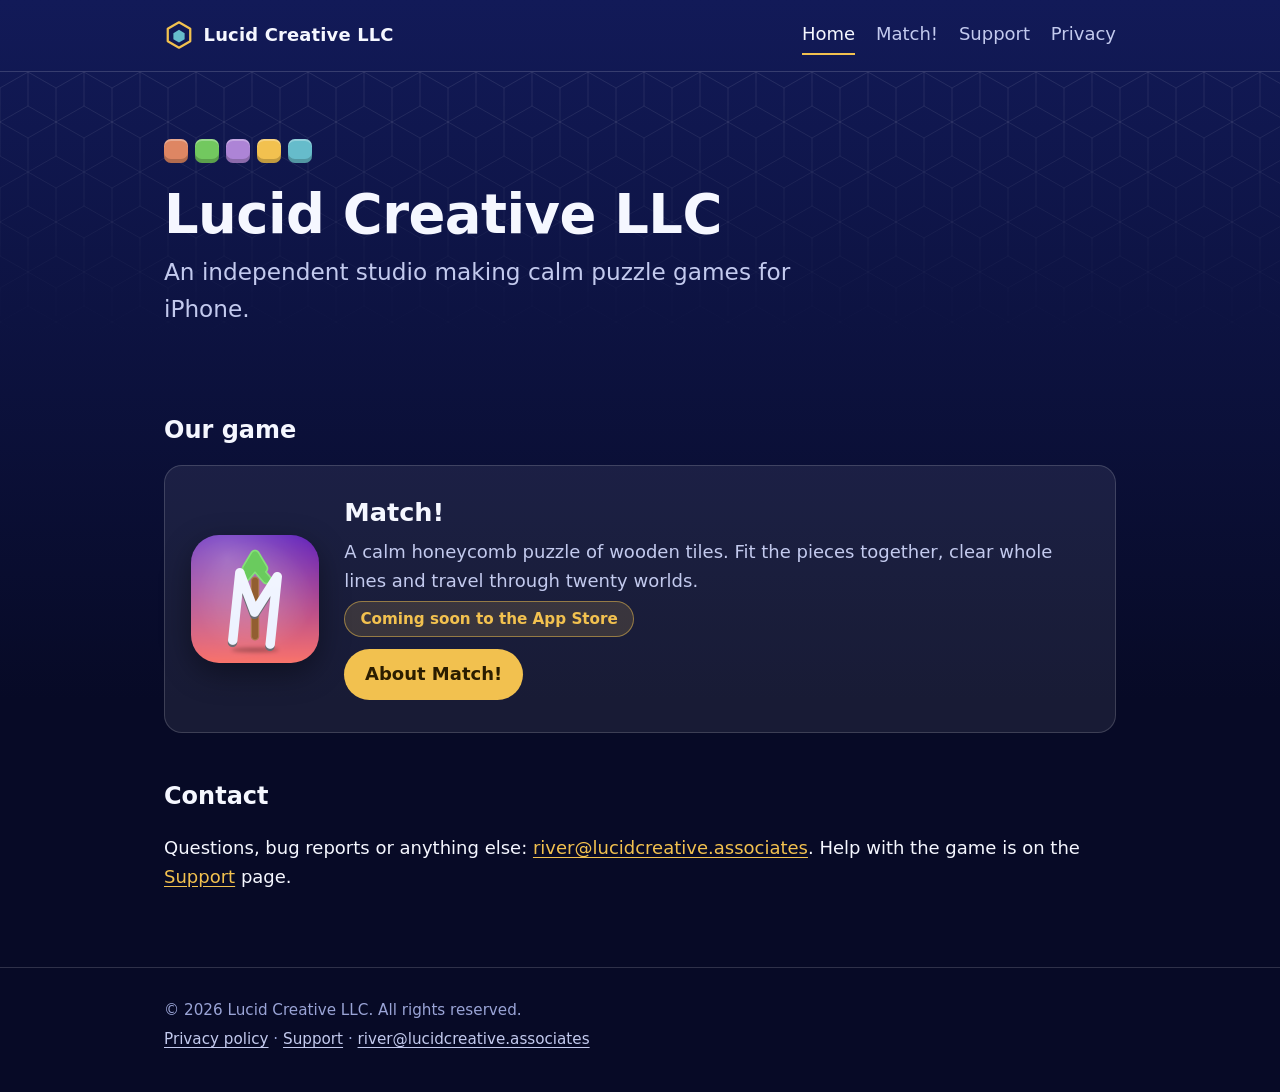
==== index.html @ 7994ba7c "First version of the Lucid Creative website" ====
<!doctype html>
<html lang="en">
<head>
<meta charset="utf-8">
<meta name="viewport" content="width=device-width, initial-scale=1">
<title>Lucid Creative LLC</title>
<meta name="description" content="Lucid Creative LLC is an independent studio making calm puzzle games for iPhone. Our first game is Match!">
<meta property="og:type" content="website">
<meta property="og:title" content="Lucid Creative LLC">
<meta property="og:description" content="An independent studio making calm puzzle games for iPhone.">
<meta property="og:image" content="https://lucidcreative.associates/match-icon.png">
<link rel="icon" href="favicon.png" type="image/png">
<link rel="apple-touch-icon" href="apple-touch-icon.png">
<link rel="stylesheet" href="site.css">
</head>
<body>
<header class="site">
  <div class="wrap">
    <a class="brand" href="index.html">
      <svg viewBox="0 0 32 32" aria-hidden="true"><path d="M16 2.5 28 9.25v13.5L16 29.5 4 22.75V9.25z" fill="none" stroke="#f2c14f" stroke-width="2.4" stroke-linejoin="round"/><path d="M16 10.5 22 14v6.5l-6 3.5-6-3.5V14z" fill="#66bccb"/></svg>
      <span>Lucid Creative LLC</span>
    </a>
    <nav class="site" aria-label="Main">
      <a href="index.html" aria-current="page">Home</a>
      <a href="match.html">Match!</a>
      <a href="support.html">Support</a>
      <a href="privacy.html">Privacy</a>
    </nav>
  </div>
</header>

<main>
  <section class="hero">
    <div class="wrap">
      <div class="tiles" aria-hidden="true"><i style="background:var(--terra)"></i><i style="background:var(--green)"></i><i style="background:var(--purple)"></i><i style="background:var(--gold)"></i><i style="background:var(--teal)"></i></div>
      <h1>Lucid Creative LLC</h1>
      <p class="lead">An independent studio making calm puzzle games for iPhone.</p>
    </div>
  </section>

  <section class="block wrap">
    <h2>Our game</h2>
    <article class="product">
      <img src="match-icon.png" width="128" height="128" alt="The Match! app icon: a white letter M in front of a small green tree">
      <div>
        <h3>Match!</h3>
        <p>A calm honeycomb puzzle of wooden tiles. Fit the pieces together, clear whole lines and travel through twenty worlds.</p>
        <p><span class="pill">Coming soon to the App Store</span></p>
        <p><a class="button" href="match.html">About Match!</a></p>
      </div>
    </article>
  </section>

  <section class="block wrap">
    <h2>Contact</h2>
    <p>Questions, bug reports or anything else: <a href="mailto:river@lucidcreative.associates">river@lucidcreative.associates</a>. Help with the game is on the <a href="support.html">Support</a> page.</p>
  </section>
</main>

<footer class="site">
  <div class="wrap">
    <p>&copy; 2026 Lucid Creative LLC. All rights reserved.</p>
    <p><a href="privacy.html">Privacy policy</a> &middot; <a href="support.html">Support</a> &middot; <a href="mailto:river@lucidcreative.associates">river@lucidcreative.associates</a></p>
  </div>
</footer>
</body>
</html>
---- site.css ----
/* site.css: the look of the Lucid Creative LLC site and the Match! pages.
   No scripts, no outside fonts, nothing that tracks. The colors come from the game: the navy of its logo and the five tile colors. */
:root {
  --bg-top: #121a58;
  --bg-bottom: #070a26;
  --ink: #f5f7ff;
  --muted: #c3caee;
  --faint: #9aa4d6;
  --card: rgba(255, 255, 255, .07);
  --line: rgba(255, 255, 255, .16);
  --terra: #de8663;
  --green: #72c85f;
  --purple: #ad84d6;
  --gold: #f2c14f;
  --teal: #66bccb;
  --radius: 18px;
  color-scheme: dark;
}

* { box-sizing: border-box; }
html { -webkit-text-size-adjust: 100%; }

body {
  margin: 0;
  min-height: 100vh;
  display: flex;
  flex-direction: column;
  color: var(--ink);
  background: var(--bg-bottom) linear-gradient(180deg, var(--bg-top) 0, var(--bg-bottom) 700px) no-repeat;
  font: 18px/1.6 ui-rounded, "SF Pro Rounded", -apple-system, BlinkMacSystemFont, "Segoe UI", Roboto, system-ui, sans-serif;
}

a { color: var(--gold); text-underline-offset: .18em; }
a:hover { color: #ffd978; }
:focus-visible { outline: 3px solid var(--teal); outline-offset: 3px; border-radius: 6px; }
img { max-width: 100%; height: auto; }
main { flex: 1; }
.wrap { width: 100%; max-width: 62rem; margin: 0 auto; padding: 0 1.25rem; }
.sr-only { position: absolute; width: 1px; height: 1px; overflow: hidden; clip: rect(0 0 0 0); white-space: nowrap; }

/* Header and menu */
header.site { padding: 1rem 0; border-bottom: 1px solid var(--line); }
header.site .wrap { display: flex; flex-wrap: wrap; align-items: center; justify-content: space-between; gap: .6rem 1.5rem; }
.brand { display: inline-flex; align-items: center; gap: .6rem; color: var(--ink); text-decoration: none; font-weight: 700; font-size: 1.12rem; letter-spacing: .01em; }
.brand svg { width: 30px; height: 30px; flex: none; }
nav.site { display: flex; flex-wrap: wrap; gap: .1rem 1.3rem; }
nav.site a { color: var(--muted); text-decoration: none; padding: .25rem 0; border-bottom: 2px solid transparent; }
nav.site a:hover, nav.site a[aria-current="page"] { color: var(--ink); border-bottom-color: var(--gold); }

/* Top of a page: a faint honeycomb that fades out, and a row of tiles */
.hero { position: relative; padding: 4.2rem 0 3rem; }
.hero::before {
  content: "";
  position: absolute;
  inset: 0;
  background-image: url("data:image/svg+xml,%3Csvg xmlns='http://www.w3.org/2000/svg' width='56' height='100'%3E%3Cpath d='M28 66L0 50L0 16L28 0L56 16L56 50L28 66L28 100' fill='none' stroke='%23ffffff' stroke-opacity='.09'/%3E%3Cpath d='M28 0L28 34L0 50L0 84L28 100L56 84L56 50L28 34' fill='none' stroke='%23ffffff' stroke-opacity='.09'/%3E%3C/svg%3E");
  -webkit-mask-image: linear-gradient(180deg, #000 0, transparent 92%);
  mask-image: linear-gradient(180deg, #000 0, transparent 92%);
  pointer-events: none;
}
.hero .wrap { position: relative; }
.hero h1 { margin: 0 0 .5rem; font-size: clamp(2.2rem, 6vw, 3.4rem); line-height: 1.1; letter-spacing: -.01em; }
.hero h1 img { display: block; width: min(34rem, 100%); border-radius: 20px; }
.lead { margin: 0; font-size: clamp(1.15rem, 2.6vw, 1.45rem); color: var(--muted); max-width: 40rem; }
.tiles { display: flex; gap: 7px; margin-bottom: 1.4rem; }
.tiles i { display: block; width: 24px; height: 24px; border-radius: 7px; box-shadow: inset 0 -4px 0 rgba(0, 0, 0, .2), inset 0 2px 0 rgba(255, 255, 255, .28); }

/* Sections */
section.block { padding-top: 2.2rem; padding-bottom: .6rem; }
section.block h2 { margin: 0 0 1rem; font-size: 1.5rem; }
.product { display: grid; grid-template-columns: auto 1fr; gap: 1.6rem; align-items: center; padding: 1.6rem; background: var(--card); border: 1px solid var(--line); border-radius: var(--radius); }
.product img { width: 128px; height: 128px; border-radius: 28px; box-shadow: 0 10px 30px rgba(0, 0, 0, .4); }
.product h3 { margin: 0 0 .3rem; font-size: 1.6rem; }
.product p { margin: .35rem 0; color: var(--muted); }

/* Little labels and buttons */
.pill { display: inline-block; padding: .3rem .95rem; border-radius: 999px; background: rgba(242, 193, 79, .15); color: var(--gold); border: 1px solid rgba(242, 193, 79, .5); font-weight: 700; font-size: .95rem; }
.button { display: inline-block; margin-top: .4rem; padding: .7rem 1.3rem; border-radius: 999px; background: var(--gold); color: #2b1d00; font-weight: 700; text-decoration: none; }
.button:hover { background: #ffd978; color: #2b1d00; }

/* Feature cards */
.cards { display: grid; grid-template-columns: repeat(auto-fit, minmax(16.5rem, 1fr)); gap: 1rem; }
.card { padding: 1.2rem 1.3rem 1.3rem; background: var(--card); border: 1px solid var(--line); border-radius: var(--radius); }
.card .tile { display: block; width: 26px; height: 26px; border-radius: 8px; box-shadow: inset 0 -4px 0 rgba(0, 0, 0, .2), inset 0 2px 0 rgba(255, 255, 255, .28); }
.card h3 { margin: .8rem 0 .3rem; font-size: 1.15rem; }
.card p { margin: 0; color: var(--muted); font-size: 1rem; line-height: 1.55; }

/* Plain reading pages: privacy and support */
.prose { max-width: 44rem; padding-top: 2.6rem; padding-bottom: 2rem; }
.prose h1 { margin: 0 0 .4rem; font-size: clamp(1.9rem, 5vw, 2.5rem); line-height: 1.15; }
.prose h2 { margin: 2.2rem 0 .6rem; font-size: 1.3rem; }
.prose p, .prose li { color: var(--muted); }
.prose li { margin: .5rem 0; }
.prose strong { color: var(--ink); }
.prose .meta { color: var(--faint); }
.facts { margin: 1.2rem 0 0; padding: 1rem 1.2rem; background: var(--card); border: 1px solid var(--line); border-radius: var(--radius); }
.facts p { margin: .2rem 0; }

/* Footer */
footer.site { margin-top: 3rem; padding: 1.6rem 0 2.2rem; border-top: 1px solid var(--line); color: var(--faint); font-size: .95rem; }
footer.site p { margin: .3rem 0; }
footer.site a { color: var(--muted); }

@media (max-width: 600px) {
  body { font-size: 17px; }
  .hero { padding: 2.6rem 0 2rem; }
  .product { grid-template-columns: 1fr; text-align: left; padding: 1.3rem; }
  .product img { width: 104px; height: 104px; border-radius: 23px; }
}
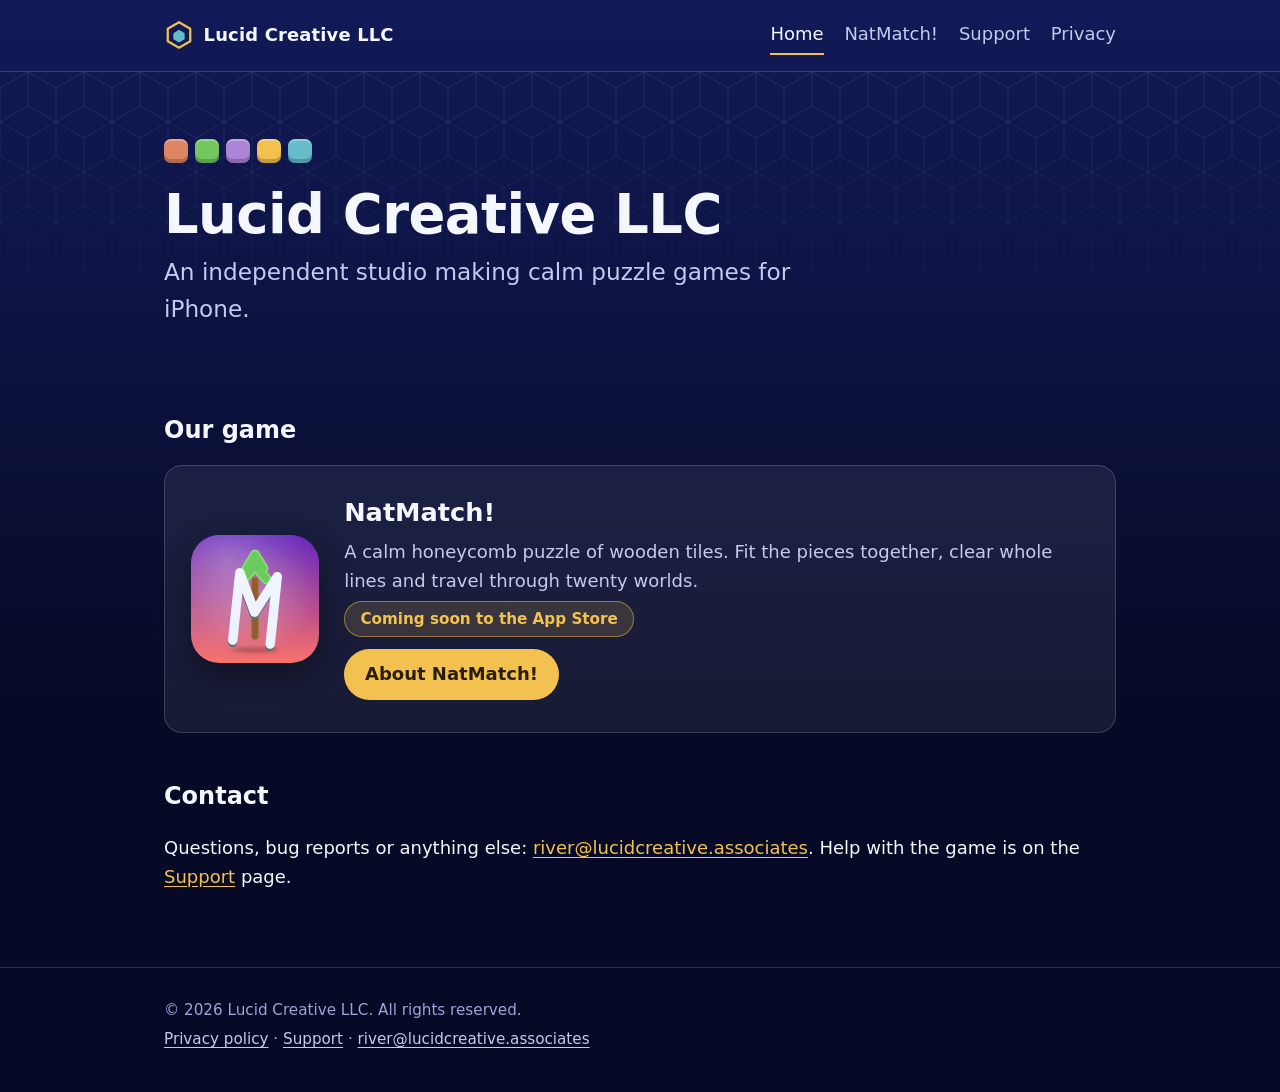
==== commit 5b8cf2b4: "NatMatch!: the game's new name on every page, and a honeycomb-tile logo River renamed the game NatMa" ====
--- a/index.html
+++ b/index.html
@@ -4,7 +4,7 @@
 <meta charset="utf-8">
 <meta name="viewport" content="width=device-width, initial-scale=1">
 <title>Lucid Creative LLC</title>
-<meta name="description" content="Lucid Creative LLC is an independent studio making calm puzzle games for iPhone. Our first game is Match!">
+<meta name="description" content="Lucid Creative LLC is an independent studio making calm puzzle games for iPhone. Our first game is NatMatch!">
 <meta property="og:type" content="website">
 <meta property="og:title" content="Lucid Creative LLC">
 <meta property="og:description" content="An independent studio making calm puzzle games for iPhone.">
@@ -22,7 +22,7 @@
     </a>
     <nav class="site" aria-label="Main">
       <a href="index.html" aria-current="page">Home</a>
-      <a href="match.html">Match!</a>
+      <a href="match.html">NatMatch!</a>
       <a href="support.html">Support</a>
       <a href="privacy.html">Privacy</a>
     </nav>
@@ -41,12 +41,12 @@
   <section class="block wrap">
     <h2>Our game</h2>
     <article class="product">
-      <img src="match-icon.png" width="128" height="128" alt="The Match! app icon: a white letter M in front of a small green tree">
+      <img src="match-icon.png" width="128" height="128" alt="The NatMatch! app icon: a white letter M in front of a small green tree">
       <div>
-        <h3>Match!</h3>
+        <h3>NatMatch!</h3>
         <p>A calm honeycomb puzzle of wooden tiles. Fit the pieces together, clear whole lines and travel through twenty worlds.</p>
         <p><span class="pill">Coming soon to the App Store</span></p>
-        <p><a class="button" href="match.html">About Match!</a></p>
+        <p><a class="button" href="match.html">About NatMatch!</a></p>
       </div>
     </article>
   </section>
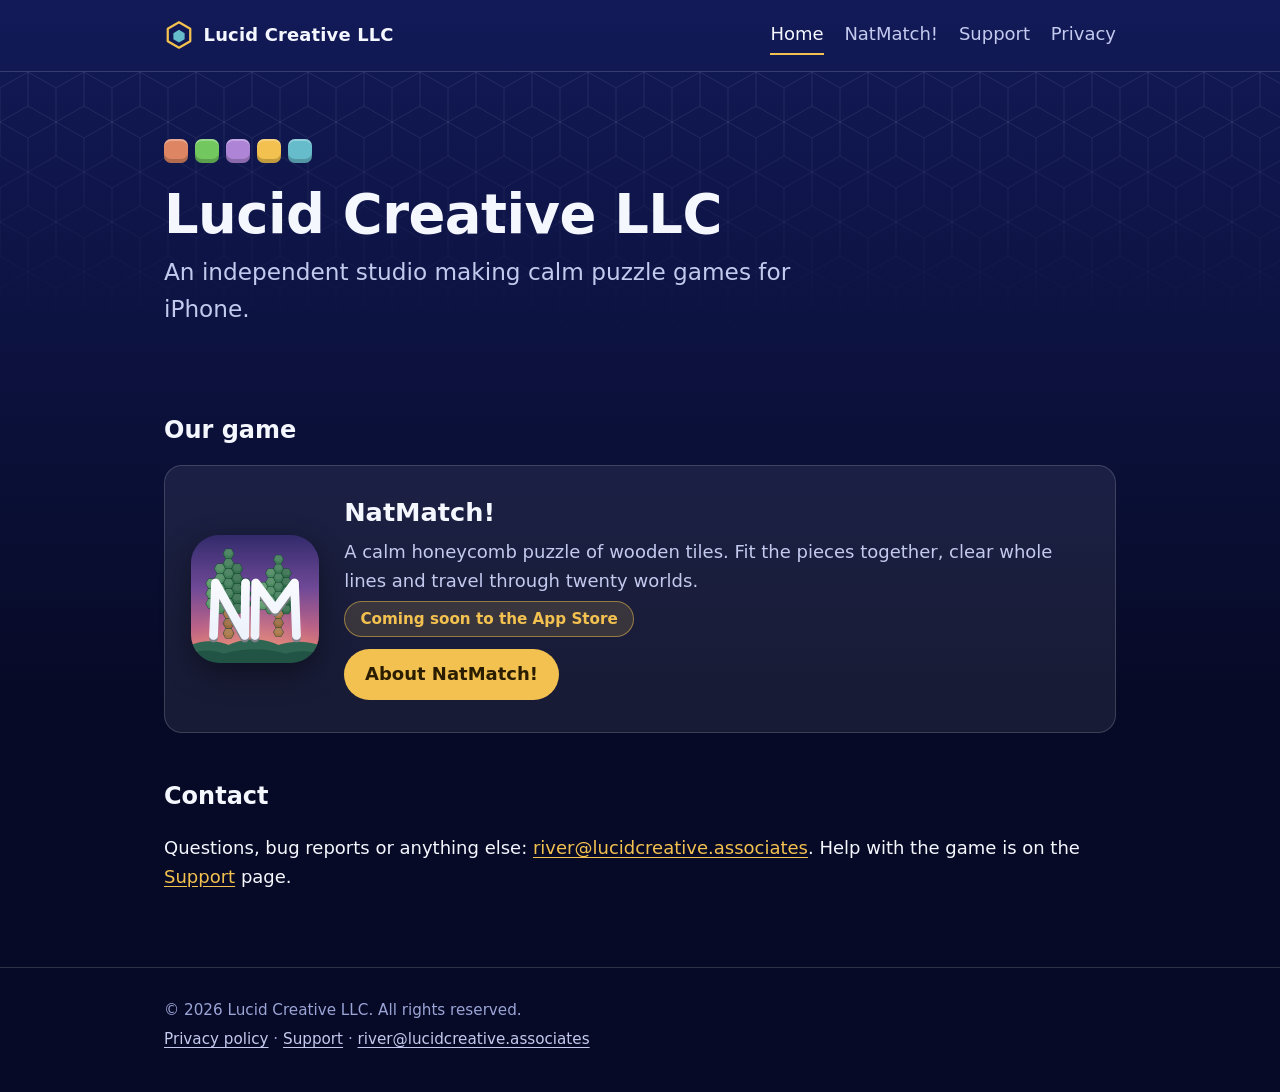
==== commit 4d274906: "NatMatch!'s new app icon on the site The app icon, the home-screen icon and the favicon are now the " ====
--- a/index.html
+++ b/index.html
@@ -41,7 +41,7 @@
   <section class="block wrap">
     <h2>Our game</h2>
     <article class="product">
-      <img src="match-icon.png" width="128" height="128" alt="The NatMatch! app icon: a white letter M in front of a small green tree">
+      <img src="match-icon.png" width="128" height="128" alt="The NatMatch! app icon: a white N and M in front of two spruces made of honeycomb tiles, at sunset">
       <div>
         <h3>NatMatch!</h3>
         <p>A calm honeycomb puzzle of wooden tiles. Fit the pieces together, clear whole lines and travel through twenty worlds.</p>
--- a/site.css
+++ b/site.css
@@ -1,4 +1,4 @@
-/* site.css: the look of the Lucid Creative LLC site and the Match! pages.
+/* site.css: the look of the Lucid Creative LLC site and the NatMatch! pages.
    No scripts, no outside fonts, nothing that tracks. The colors come from the game: the navy of its logo and the five tile colors. */
 :root {
   --bg-top: #121a58;
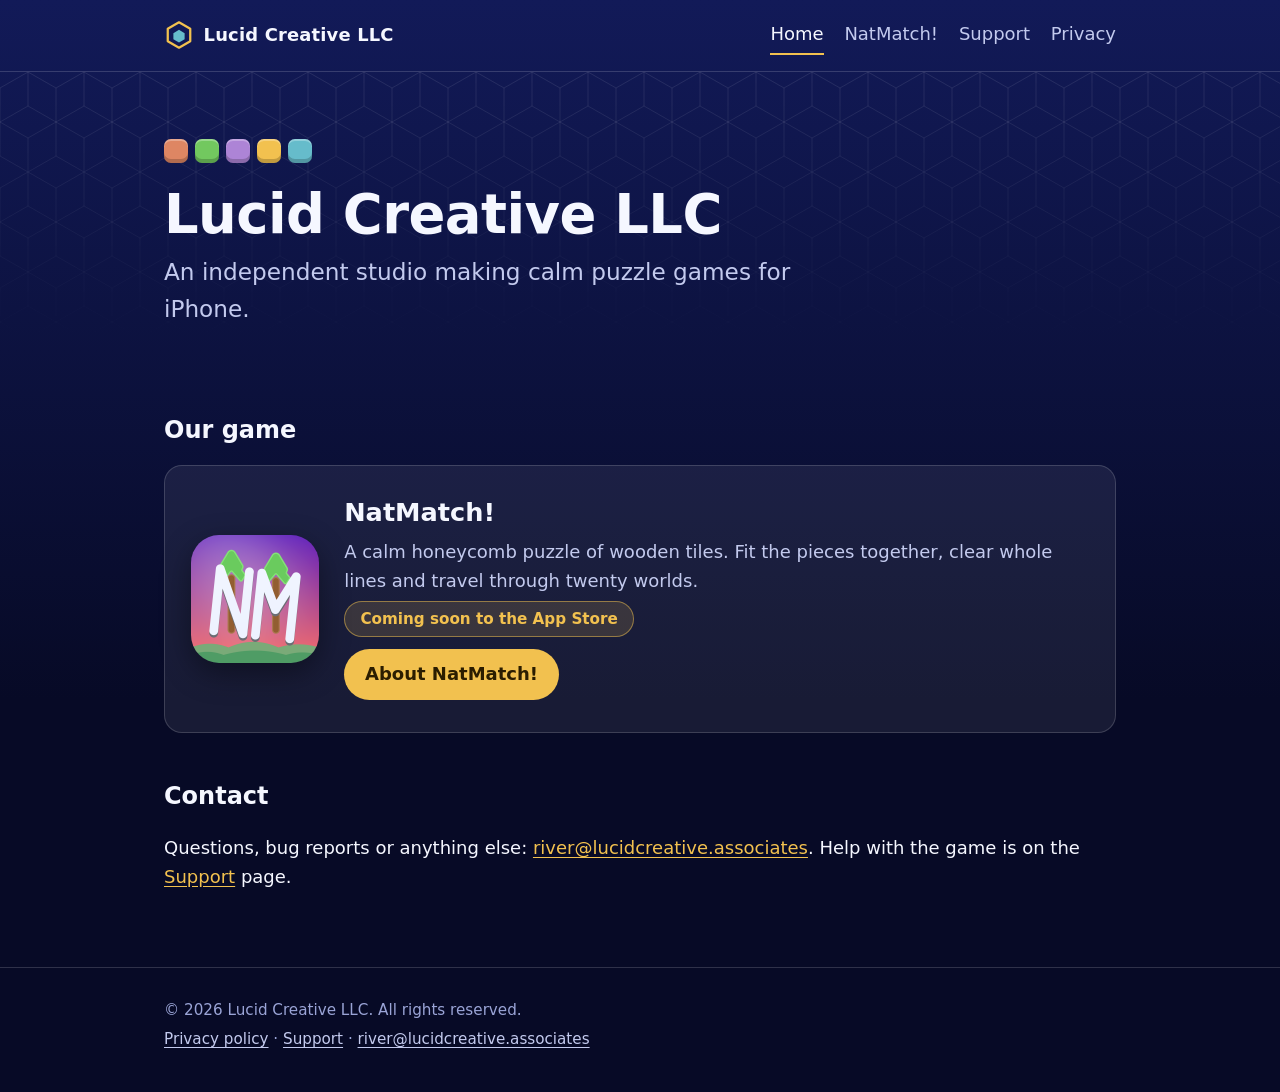
==== commit 82404844: "NatMatch!'s final app icon on the site River went back to the first "Forest" idea, drawn like the or" ====
--- a/index.html
+++ b/index.html
@@ -41,7 +41,7 @@
   <section class="block wrap">
     <h2>Our game</h2>
     <article class="product">
-      <img src="match-icon.png" width="128" height="128" alt="The NatMatch! app icon: a white N and M in front of two spruces made of honeycomb tiles, at sunset">
+      <img src="match-icon.png" width="128" height="128" alt="The NatMatch! app icon: a white N and M, each in front of a small green tree, under a purple and pink sky above green hills">
       <div>
         <h3>NatMatch!</h3>
         <p>A calm honeycomb puzzle of wooden tiles. Fit the pieces together, clear whole lines and travel through twenty worlds.</p>
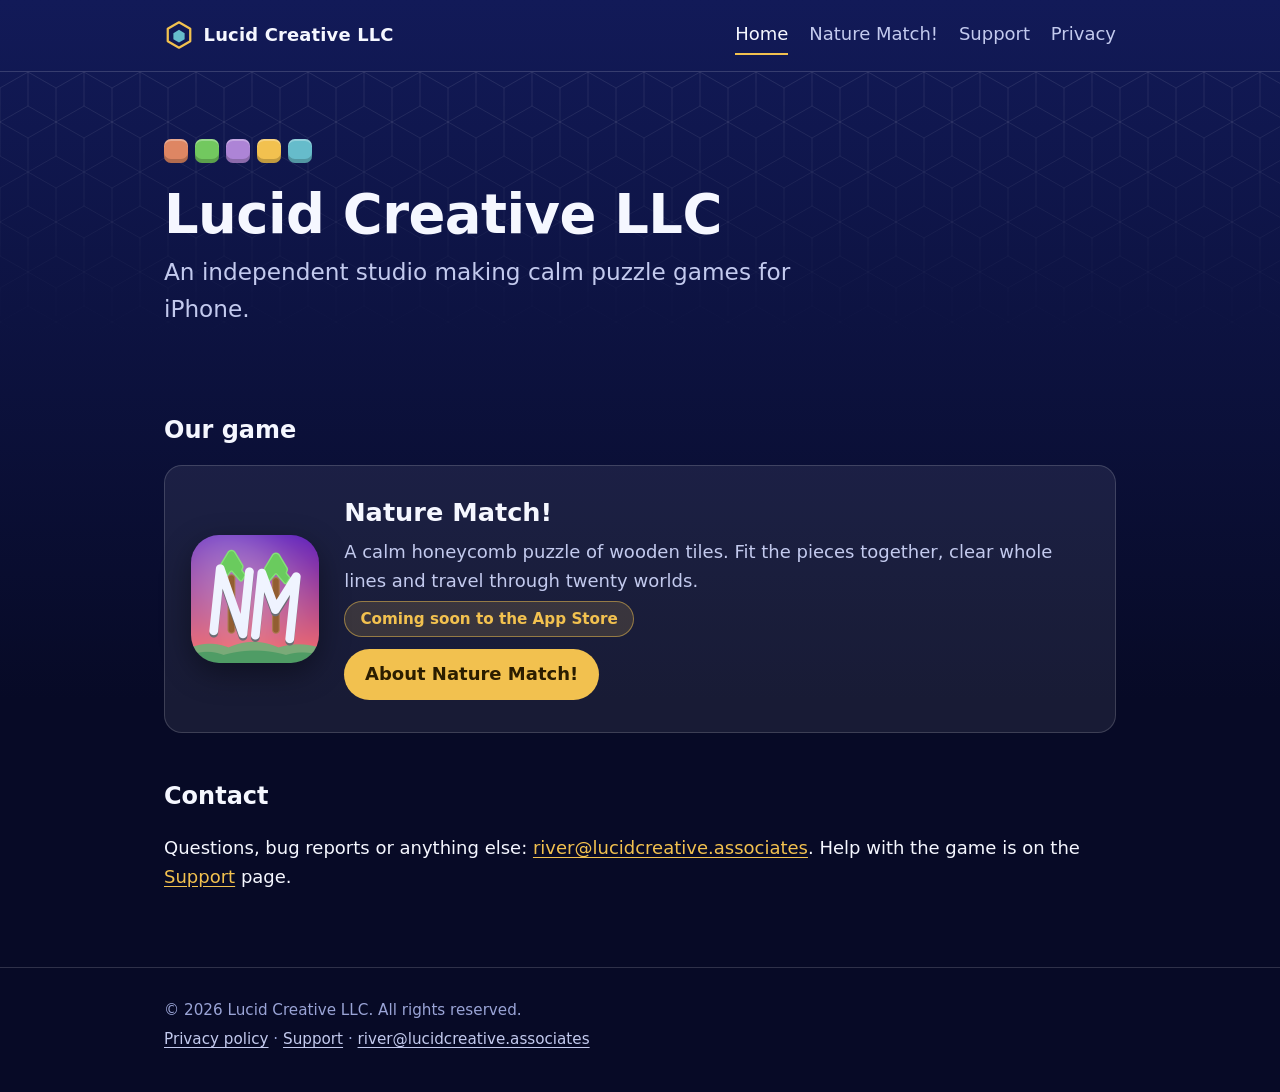
==== commit aa1c89e5: "Nature Match!: the game's new name on every page and in the privacy policy River renamed the game Na" ====
--- a/index.html
+++ b/index.html
@@ -4,7 +4,7 @@
 <meta charset="utf-8">
 <meta name="viewport" content="width=device-width, initial-scale=1">
 <title>Lucid Creative LLC</title>
-<meta name="description" content="Lucid Creative LLC is an independent studio making calm puzzle games for iPhone. Our first game is NatMatch!">
+<meta name="description" content="Lucid Creative LLC is an independent studio making calm puzzle games for iPhone. Our first game is Nature Match!">
 <meta property="og:type" content="website">
 <meta property="og:title" content="Lucid Creative LLC">
 <meta property="og:description" content="An independent studio making calm puzzle games for iPhone.">
@@ -22,7 +22,7 @@
     </a>
     <nav class="site" aria-label="Main">
       <a href="index.html" aria-current="page">Home</a>
-      <a href="match.html">NatMatch!</a>
+      <a href="match.html">Nature Match!</a>
       <a href="support.html">Support</a>
       <a href="privacy.html">Privacy</a>
     </nav>
@@ -41,12 +41,12 @@
   <section class="block wrap">
     <h2>Our game</h2>
     <article class="product">
-      <img src="match-icon.png" width="128" height="128" alt="The NatMatch! app icon: a white N and M, each in front of a small green tree, under a purple and pink sky above green hills">
+      <img src="match-icon.png" width="128" height="128" alt="The Nature Match! app icon: a white N and M, each in front of a small green tree, under a purple and pink sky above green hills">
       <div>
-        <h3>NatMatch!</h3>
+        <h3>Nature Match!</h3>
         <p>A calm honeycomb puzzle of wooden tiles. Fit the pieces together, clear whole lines and travel through twenty worlds.</p>
         <p><span class="pill">Coming soon to the App Store</span></p>
-        <p><a class="button" href="match.html">About NatMatch!</a></p>
+        <p><a class="button" href="match.html">About Nature Match!</a></p>
       </div>
     </article>
   </section>
--- a/site.css
+++ b/site.css
@@ -1,4 +1,4 @@
-/* site.css: the look of the Lucid Creative LLC site and the NatMatch! pages.
+/* site.css: the look of the Lucid Creative LLC site and the Nature Match! pages.
    No scripts, no outside fonts, nothing that tracks. The colors come from the game: the navy of its logo and the five tile colors. */
 :root {
   --bg-top: #121a58;
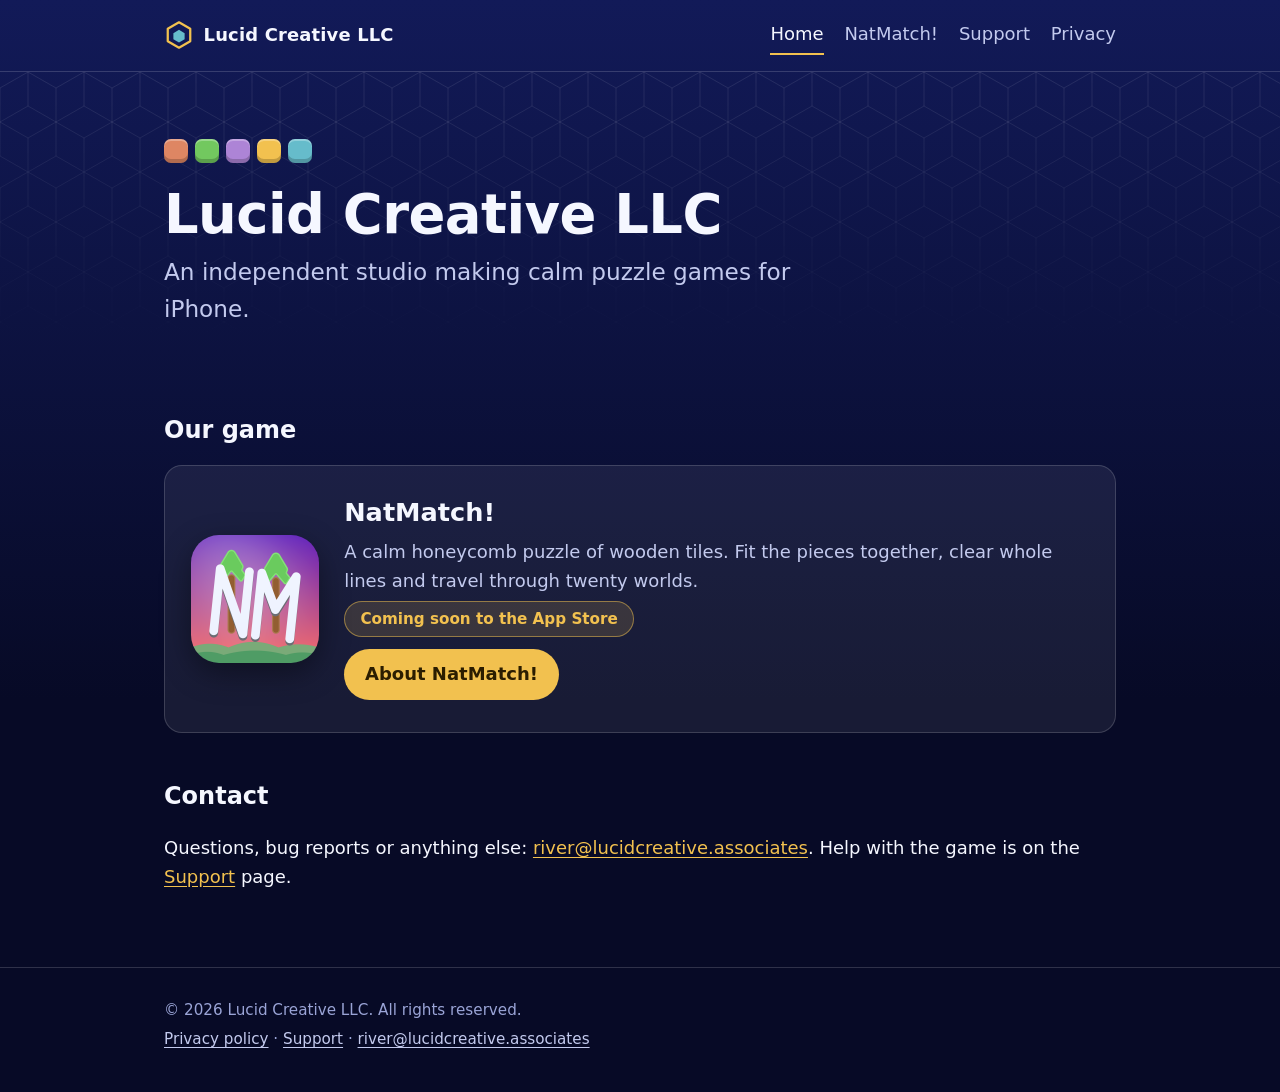
==== commit 710247d5: "NatMatch! again: the game's name on every page and in the privacy policy River changed the name back" ====
--- a/index.html
+++ b/index.html
@@ -4,7 +4,7 @@
 <meta charset="utf-8">
 <meta name="viewport" content="width=device-width, initial-scale=1">
 <title>Lucid Creative LLC</title>
-<meta name="description" content="Lucid Creative LLC is an independent studio making calm puzzle games for iPhone. Our first game is Nature Match!">
+<meta name="description" content="Lucid Creative LLC is an independent studio making calm puzzle games for iPhone. Our first game is NatMatch!">
 <meta property="og:type" content="website">
 <meta property="og:title" content="Lucid Creative LLC">
 <meta property="og:description" content="An independent studio making calm puzzle games for iPhone.">
@@ -22,7 +22,7 @@
     </a>
     <nav class="site" aria-label="Main">
       <a href="index.html" aria-current="page">Home</a>
-      <a href="match.html">Nature Match!</a>
+      <a href="match.html">NatMatch!</a>
       <a href="support.html">Support</a>
       <a href="privacy.html">Privacy</a>
     </nav>
@@ -41,12 +41,12 @@
   <section class="block wrap">
     <h2>Our game</h2>
     <article class="product">
-      <img src="match-icon.png" width="128" height="128" alt="The Nature Match! app icon: a white N and M, each in front of a small green tree, under a purple and pink sky above green hills">
+      <img src="match-icon.png" width="128" height="128" alt="The NatMatch! app icon: a white N and M, each in front of a small green tree, under a purple and pink sky above green hills">
       <div>
-        <h3>Nature Match!</h3>
+        <h3>NatMatch!</h3>
         <p>A calm honeycomb puzzle of wooden tiles. Fit the pieces together, clear whole lines and travel through twenty worlds.</p>
         <p><span class="pill">Coming soon to the App Store</span></p>
-        <p><a class="button" href="match.html">About Nature Match!</a></p>
+        <p><a class="button" href="match.html">About NatMatch!</a></p>
       </div>
     </article>
   </section>
--- a/site.css
+++ b/site.css
@@ -1,4 +1,4 @@
-/* site.css: the look of the Lucid Creative LLC site and the Nature Match! pages.
+/* site.css: the look of the Lucid Creative LLC site and the NatMatch! pages.
    No scripts, no outside fonts, nothing that tracks. The colors come from the game: the navy of its logo and the five tile colors. */
 :root {
   --bg-top: #121a58;
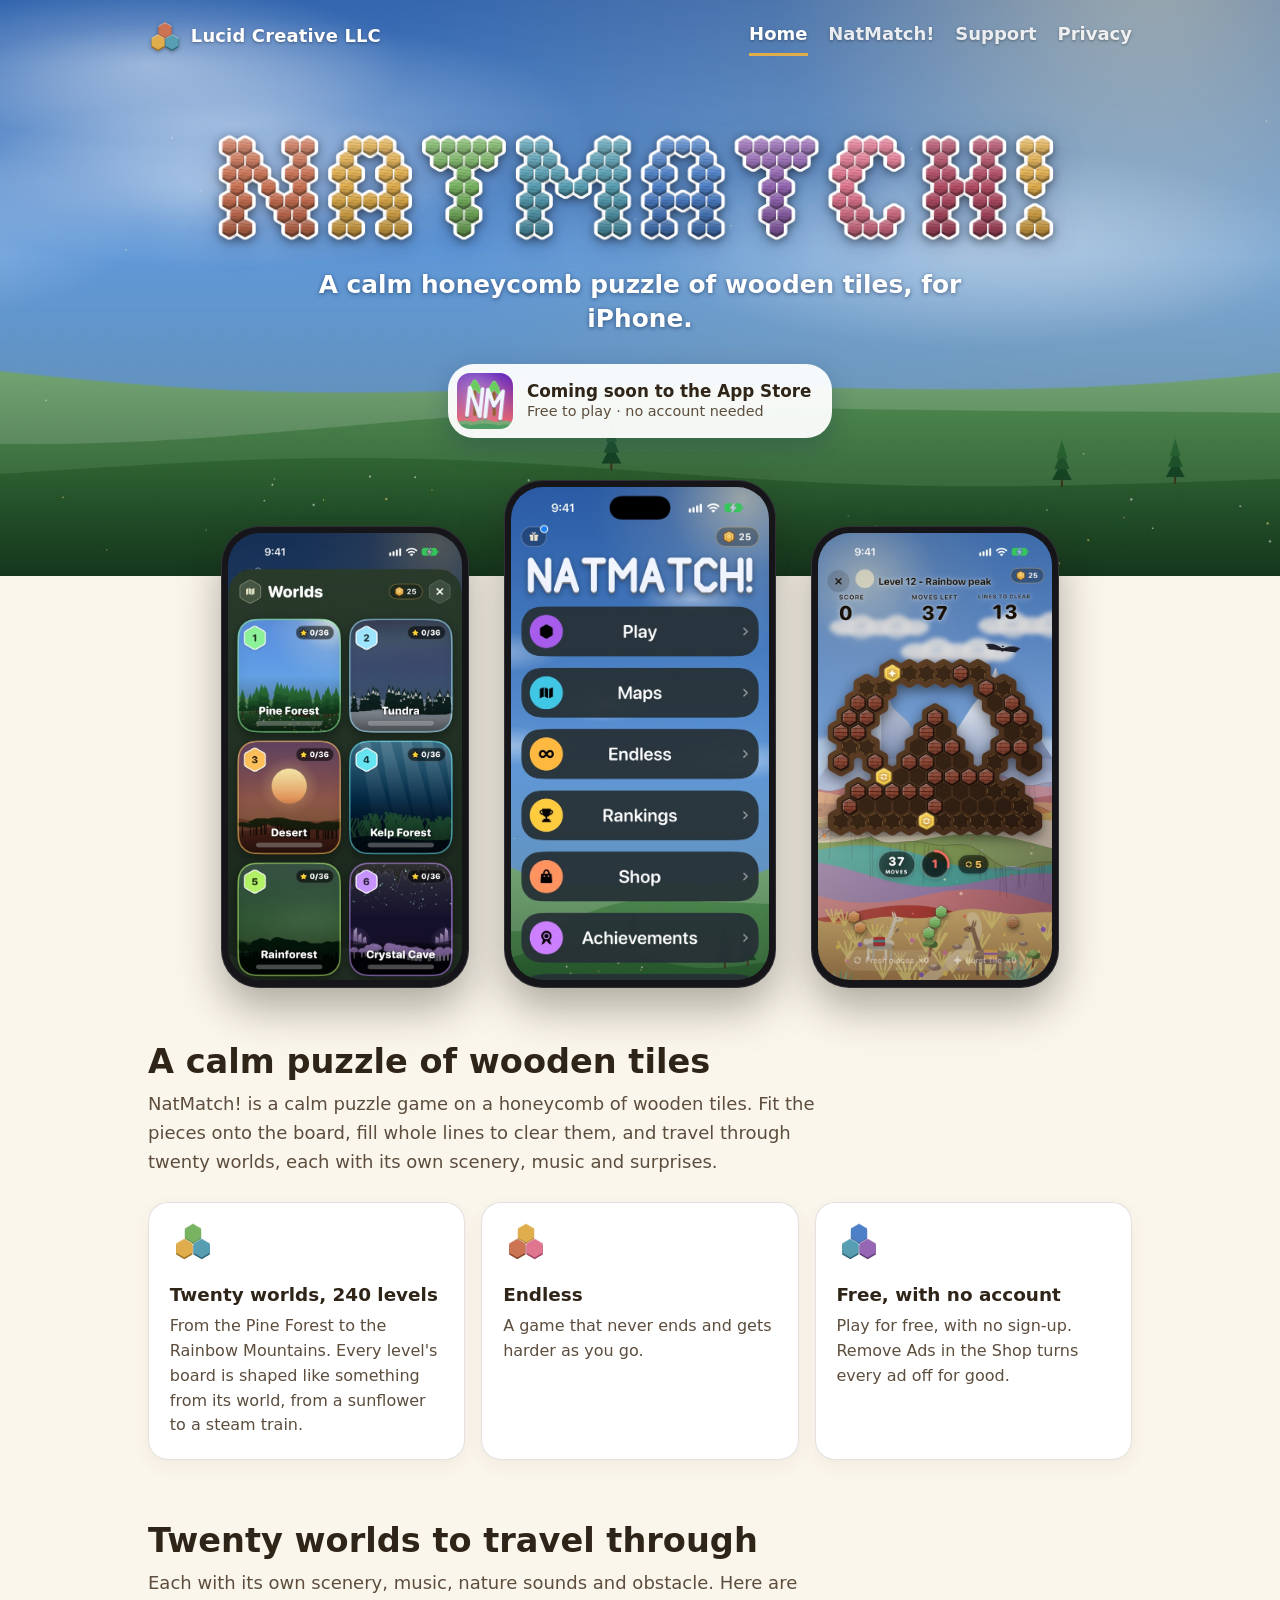
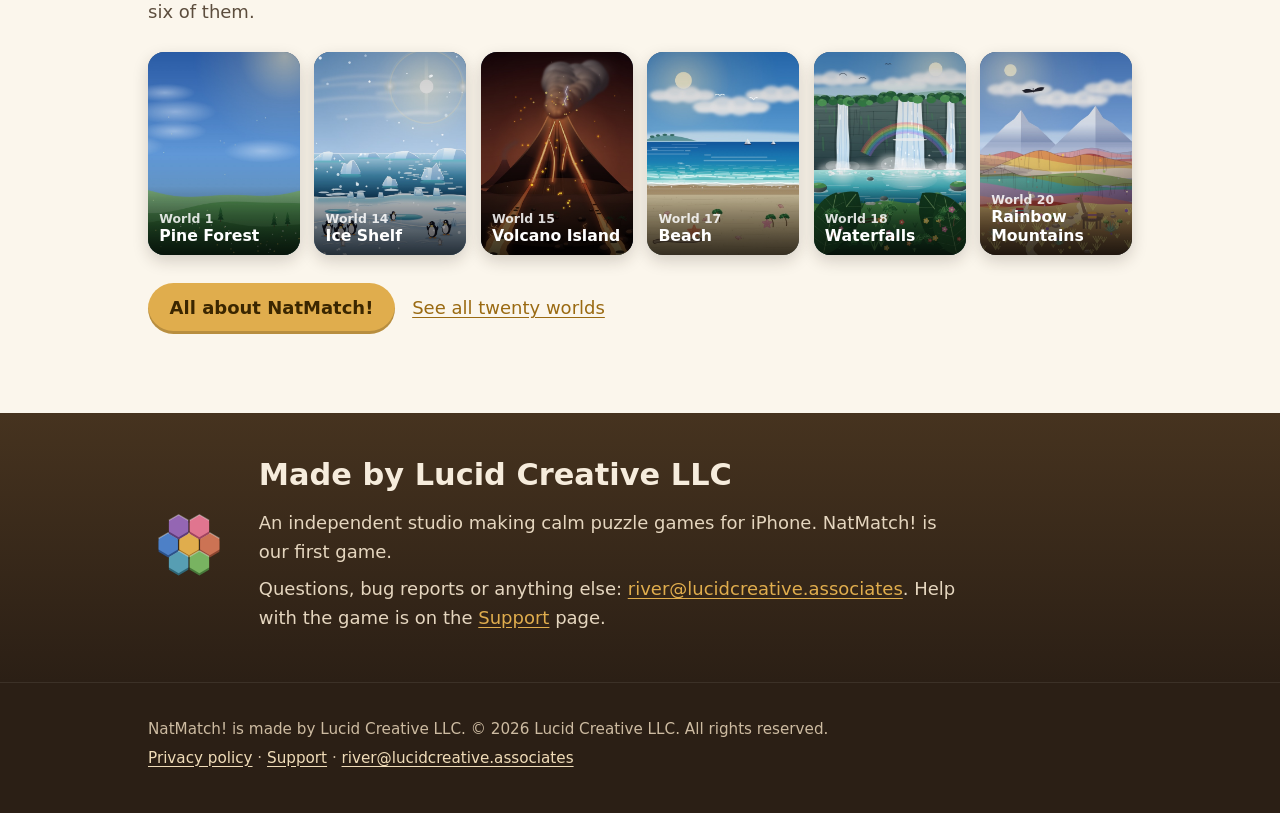
==== commit c0563092: "NatMatch! look for the whole site: colorful honeycomb logo, game screens and worlds The site now loo" ====
--- a/index.html
+++ b/index.html
@@ -3,63 +3,86 @@
 <head>
 <meta charset="utf-8">
 <meta name="viewport" content="width=device-width, initial-scale=1">
-<title>Lucid Creative LLC</title>
-<meta name="description" content="Lucid Creative LLC is an independent studio making calm puzzle games for iPhone. Our first game is NatMatch!">
+<title>NatMatch! by Lucid Creative LLC</title>
+<meta name="description" content="Lucid Creative LLC makes NatMatch!, a calm honeycomb puzzle of wooden tiles for iPhone: fit the pieces, clear whole lines and travel through twenty worlds.">
 <meta property="og:type" content="website">
-<meta property="og:title" content="Lucid Creative LLC">
-<meta property="og:description" content="An independent studio making calm puzzle games for iPhone.">
-<meta property="og:image" content="https://lucidcreative.associates/match-icon.png">
+<meta property="og:title" content="NatMatch!: a calm honeycomb puzzle for iPhone">
+<meta property="og:description" content="Fit wooden pieces on a honeycomb, clear whole lines and travel through twenty worlds. By Lucid Creative LLC.">
+<meta property="og:image" content="https://lucidcreative.associates/img/share-card.jpg">
+<meta property="og:image:width" content="1200">
+<meta property="og:image:height" content="630">
+<meta name="twitter:card" content="summary_large_image">
 <link rel="icon" href="favicon.png" type="image/png">
 <link rel="apple-touch-icon" href="apple-touch-icon.png">
 <link rel="stylesheet" href="site.css">
 </head>
 <body>
-<header class="site">
-  <div class="wrap">
-    <a class="brand" href="index.html">
-      <svg viewBox="0 0 32 32" aria-hidden="true"><path d="M16 2.5 28 9.25v13.5L16 29.5 4 22.75V9.25z" fill="none" stroke="#f2c14f" stroke-width="2.4" stroke-linejoin="round"/><path d="M16 10.5 22 14v6.5l-6 3.5-6-3.5V14z" fill="#66bccb"/></svg>
-      <span>Lucid Creative LLC</span>
-    </a>
-    <nav class="site" aria-label="Main">
+<div class="sky">
+  <header class="site">
+    <div class="wrap">
+      <a class="brand" href="index.html"><svg viewBox="0 0 34 30" aria-hidden="true"><polygon points="17.0,3.0 23.5,6.7 23.5,14.3 17.0,18.0 10.5,14.3 10.5,6.7" fill="#8a4630"/><polygon points="17.0,1.5 23.5,5.2 23.5,12.8 17.0,16.5 10.5,12.8 10.5,5.2" fill="#cc7354"/><polyline points="10.5,5.2 17.0,1.5 23.5,5.2" fill="none" stroke="#fff" stroke-opacity=".38" stroke-width="1.0" stroke-linejoin="round"/><polygon points="10.1,15.0 16.6,18.7 16.6,26.3 10.1,30.0 3.6,26.3 3.6,18.7" fill="#9c7120"/><polygon points="10.1,13.5 16.6,17.2 16.6,24.8 10.1,28.5 3.6,24.8 3.6,17.2" fill="#e0ad4d"/><polyline points="3.6,17.2 10.1,13.5 16.6,17.2" fill="none" stroke="#fff" stroke-opacity=".38" stroke-width="1.0" stroke-linejoin="round"/><polygon points="23.9,15.0 30.4,18.7 30.4,26.3 23.9,30.0 17.4,26.3 17.4,18.7" fill="#2f6676"/><polygon points="23.9,13.5 30.4,17.2 30.4,24.8 23.9,28.5 17.4,24.8 17.4,17.2" fill="#579eb3"/><polyline points="17.4,17.2 23.9,13.5 30.4,17.2" fill="none" stroke="#fff" stroke-opacity=".38" stroke-width="1.0" stroke-linejoin="round"/></svg><span>Lucid Creative LLC</span></a>
+      <nav class="site" aria-label="Main">
       <a href="index.html" aria-current="page">Home</a>
       <a href="match.html">NatMatch!</a>
       <a href="support.html">Support</a>
       <a href="privacy.html">Privacy</a>
-    </nav>
-  </div>
-</header>
+      </nav>
+    </div>
+  </header>
+  <section class="hero">
+    <div class="wrap">
+      <h1><img src="logo.png" width="1914" height="285" alt="NatMatch!"></h1>
+      <p class="lead">A calm honeycomb puzzle of wooden tiles, for iPhone.</p>
+      <p class="soon"><img src="match-icon.png" width="512" height="512" alt="The NatMatch! app icon"><span><strong>Coming soon to the App Store</strong><small>Free to play &middot; no account needed</small></span></p>
+    </div>
+  </section>
+</div>
 
 <main>
-  <section class="hero">
-    <div class="wrap">
-      <div class="tiles" aria-hidden="true"><i style="background:var(--terra)"></i><i style="background:var(--green)"></i><i style="background:var(--purple)"></i><i style="background:var(--gold)"></i><i style="background:var(--teal)"></i></div>
-      <h1>Lucid Creative LLC</h1>
-      <p class="lead">An independent studio making calm puzzle games for iPhone.</p>
+  <div class="phones">
+    <figure class="phone"><img src="img/screen-worlds.jpg" width="600" height="1149" alt="The Worlds screen: the Pine Forest, Tundra, Desert, Kelp Forest, Rainforest and Crystal Cave as tiles to tap"></figure>
+    <figure class="phone middle"><img src="img/screen-menu.jpg" width="600" height="1149" alt="The NatMatch! menu: the name in white block letters over the Pine Forest, then Play, Maps, Endless, Rankings, Shop and Achievements"></figure>
+    <figure class="phone"><img src="img/screen-play.jpg" width="600" height="1149" alt="A level being played: the Rainbow peak board, a rainbow of honeycomb cells over a mountain, in the Rainbow Mountains, with three wooden pieces to place"></figure>
+  </div>
+
+  <section class="block wrap">
+    <h2>A calm puzzle of wooden tiles</h2>
+    <p class="intro">NatMatch! is a calm puzzle game on a honeycomb of wooden tiles. Fit the pieces onto the board, fill whole lines to clear them, and travel through twenty worlds, each with its own scenery, music and surprises.</p>
+    <div class="cards">
+      <div class="card"><svg viewBox="0 0 46 40" aria-hidden="true"><polygon points="23.0,3.5 31.1,8.2 31.1,17.6 23.0,22.3 14.9,17.6 14.9,8.2" fill="#47783a"/><polygon points="23.0,1.6 31.1,6.3 31.1,15.7 23.0,20.4 14.9,15.7 14.9,6.3" fill="#78b361"/><polyline points="14.9,6.3 23.0,1.6 31.1,6.3" fill="none" stroke="#fff" stroke-opacity=".38" stroke-width="1.1" stroke-linejoin="round"/><polygon points="14.3,18.5 22.5,23.2 22.5,32.6 14.3,37.3 6.2,32.6 6.2,23.2" fill="#9c7120"/><polygon points="14.3,16.6 22.5,21.3 22.5,30.7 14.3,35.4 6.2,30.7 6.2,21.3" fill="#e0ad4d"/><polyline points="6.2,21.3 14.3,16.6 22.5,21.3" fill="none" stroke="#fff" stroke-opacity=".38" stroke-width="1.1" stroke-linejoin="round"/><polygon points="31.7,18.5 39.8,23.2 39.8,32.6 31.7,37.3 23.5,32.6 23.5,23.2" fill="#2f6676"/><polygon points="31.7,16.6 39.8,21.3 39.8,30.7 31.7,35.4 23.5,30.7 23.5,21.3" fill="#579eb3"/><polyline points="23.5,21.3 31.7,16.6 39.8,21.3" fill="none" stroke="#fff" stroke-opacity=".38" stroke-width="1.1" stroke-linejoin="round"/></svg><h3>Twenty worlds, 240 levels</h3><p>From the Pine Forest to the Rainbow Mountains. Every level's board is shaped like something from its world, from a sunflower to a steam train.</p></div>
+      <div class="card"><svg viewBox="0 0 46 40" aria-hidden="true"><polygon points="23.0,3.5 31.1,8.2 31.1,17.6 23.0,22.3 14.9,17.6 14.9,8.2" fill="#9c7120"/><polygon points="23.0,1.6 31.1,6.3 31.1,15.7 23.0,20.4 14.9,15.7 14.9,6.3" fill="#e0ad4d"/><polyline points="14.9,6.3 23.0,1.6 31.1,6.3" fill="none" stroke="#fff" stroke-opacity=".38" stroke-width="1.1" stroke-linejoin="round"/><polygon points="14.3,18.5 22.5,23.2 22.5,32.6 14.3,37.3 6.2,32.6 6.2,23.2" fill="#8a4630"/><polygon points="14.3,16.6 22.5,21.3 22.5,30.7 14.3,35.4 6.2,30.7 6.2,21.3" fill="#cc7354"/><polyline points="6.2,21.3 14.3,16.6 22.5,21.3" fill="none" stroke="#fff" stroke-opacity=".38" stroke-width="1.1" stroke-linejoin="round"/><polygon points="31.7,18.5 39.8,23.2 39.8,32.6 31.7,37.3 23.5,32.6 23.5,23.2" fill="#a04460"/><polygon points="31.7,16.6 39.8,21.3 39.8,30.7 31.7,35.4 23.5,30.7 23.5,21.3" fill="#e0758f"/><polyline points="23.5,21.3 31.7,16.6 39.8,21.3" fill="none" stroke="#fff" stroke-opacity=".38" stroke-width="1.1" stroke-linejoin="round"/></svg><h3>Endless</h3><p>A game that never ends and gets harder as you go.</p></div>
+      <div class="card"><svg viewBox="0 0 46 40" aria-hidden="true"><polygon points="23.0,3.5 31.1,8.2 31.1,17.6 23.0,22.3 14.9,17.6 14.9,8.2" fill="#2c528a"/><polygon points="23.0,1.6 31.1,6.3 31.1,15.7 23.0,20.4 14.9,15.7 14.9,6.3" fill="#4d80c7"/><polyline points="14.9,6.3 23.0,1.6 31.1,6.3" fill="none" stroke="#fff" stroke-opacity=".38" stroke-width="1.1" stroke-linejoin="round"/><polygon points="14.3,18.5 22.5,23.2 22.5,32.6 14.3,37.3 6.2,32.6 6.2,23.2" fill="#2f6676"/><polygon points="14.3,16.6 22.5,21.3 22.5,30.7 14.3,35.4 6.2,30.7 6.2,21.3" fill="#579eb3"/><polyline points="6.2,21.3 14.3,16.6 22.5,21.3" fill="none" stroke="#fff" stroke-opacity=".38" stroke-width="1.1" stroke-linejoin="round"/><polygon points="31.7,18.5 39.8,23.2 39.8,32.6 31.7,37.3 23.5,32.6 23.5,23.2" fill="#5e3d78"/><polygon points="31.7,16.6 39.8,21.3 39.8,30.7 31.7,35.4 23.5,30.7 23.5,21.3" fill="#9466b3"/><polyline points="23.5,21.3 31.7,16.6 39.8,21.3" fill="none" stroke="#fff" stroke-opacity=".38" stroke-width="1.1" stroke-linejoin="round"/></svg><h3>Free, with no account</h3><p>Play for free, with no sign-up. Remove Ads in the Shop turns every ad off for good.</p></div>
     </div>
   </section>
 
   <section class="block wrap">
-    <h2>Our game</h2>
-    <article class="product">
-      <img src="match-icon.png" width="128" height="128" alt="The NatMatch! app icon: a white N and M, each in front of a small green tree, under a purple and pink sky above green hills">
-      <div>
-        <h3>NatMatch!</h3>
-        <p>A calm honeycomb puzzle of wooden tiles. Fit the pieces together, clear whole lines and travel through twenty worlds.</p>
-        <p><span class="pill">Coming soon to the App Store</span></p>
-        <p><a class="button" href="match.html">About NatMatch!</a></p>
-      </div>
-    </article>
-  </section>
-
-  <section class="block wrap">
-    <h2>Contact</h2>
-    <p>Questions, bug reports or anything else: <a href="mailto:river@lucidcreative.associates">river@lucidcreative.associates</a>. Help with the game is on the <a href="support.html">Support</a> page.</p>
+    <h2>Twenty worlds to travel through</h2>
+    <p class="intro">Each with its own scenery, music, nature sounds and obstacle. Here are six of them.</p>
+    <ul class="worlds six">
+      <li><img src="img/world-forest.jpg" width="540" height="720" alt="The Pine Forest, as the game paints it" loading="lazy"><span><small>World 1</small>Pine Forest</span></li>
+      <li><img src="img/world-ice.jpg" width="540" height="720" alt="The Ice Shelf, as the game paints it" loading="lazy"><span><small>World 14</small>Ice Shelf</span></li>
+      <li><img src="img/world-volcano.jpg" width="540" height="720" alt="The Volcano Island, as the game paints it" loading="lazy"><span><small>World 15</small>Volcano Island</span></li>
+      <li><img src="img/world-beach.jpg" width="540" height="720" alt="The Beach, as the game paints it" loading="lazy"><span><small>World 17</small>Beach</span></li>
+      <li><img src="img/world-waterfalls.jpg" width="540" height="720" alt="The Waterfalls, as the game paints it" loading="lazy"><span><small>World 18</small>Waterfalls</span></li>
+      <li><img src="img/world-rainbow.jpg" width="540" height="720" alt="The Rainbow Mountains, as the game paints it" loading="lazy"><span><small>World 20</small>Rainbow Mountains</span></li>
+    </ul>
+    <p><a class="button" href="match.html">All about NatMatch!</a> &nbsp; <a href="match.html#worlds">See all twenty worlds</a></p>
   </section>
 </main>
 
+<section class="panel">
+  <div class="wrap studio">
+    <svg viewBox="0 0 82 72" aria-hidden="true"><polygon points="41.0,25.1 50.7,30.7 50.7,41.8 41.0,47.4 31.3,41.8 31.3,30.7" fill="#9c7120"/><polygon points="41.0,22.8 50.7,28.4 50.7,39.6 41.0,45.2 31.3,39.6 31.3,28.4" fill="#e0ad4d"/><polyline points="31.3,28.4 41.0,22.8 50.7,28.4" fill="none" stroke="#fff" stroke-opacity=".38" stroke-width="1.3" stroke-linejoin="round"/><polygon points="61.8,25.1 71.4,30.7 71.4,41.8 61.8,47.4 52.1,41.8 52.1,30.7" fill="#8a4630"/><polygon points="61.8,22.8 71.4,28.4 71.4,39.6 61.8,45.2 52.1,39.6 52.1,28.4" fill="#cc7354"/><polyline points="52.1,28.4 61.8,22.8 71.4,28.4" fill="none" stroke="#fff" stroke-opacity=".38" stroke-width="1.3" stroke-linejoin="round"/><polygon points="51.4,43.1 61.1,48.7 61.1,59.8 51.4,65.4 41.7,59.8 41.7,48.7" fill="#47783a"/><polygon points="51.4,40.8 61.1,46.4 61.1,57.6 51.4,63.2 41.7,57.6 41.7,46.4" fill="#78b361"/><polyline points="41.7,46.4 51.4,40.8 61.1,46.4" fill="none" stroke="#fff" stroke-opacity=".38" stroke-width="1.3" stroke-linejoin="round"/><polygon points="30.6,43.1 40.3,48.7 40.3,59.8 30.6,65.4 20.9,59.8 20.9,48.7" fill="#2f6676"/><polygon points="30.6,40.8 40.3,46.4 40.3,57.6 30.6,63.2 20.9,57.6 20.9,46.4" fill="#579eb3"/><polyline points="20.9,46.4 30.6,40.8 40.3,46.4" fill="none" stroke="#fff" stroke-opacity=".38" stroke-width="1.3" stroke-linejoin="round"/><polygon points="20.2,25.1 29.9,30.7 29.9,41.8 20.2,47.4 10.6,41.8 10.6,30.7" fill="#2c528a"/><polygon points="20.2,22.8 29.9,28.4 29.9,39.6 20.2,45.2 10.6,39.6 10.6,28.4" fill="#4d80c7"/><polyline points="10.6,28.4 20.2,22.8 29.9,28.4" fill="none" stroke="#fff" stroke-opacity=".38" stroke-width="1.3" stroke-linejoin="round"/><polygon points="30.6,7.1 40.3,12.7 40.3,23.8 30.6,29.4 20.9,23.8 20.9,12.7" fill="#5e3d78"/><polygon points="30.6,4.8 40.3,10.4 40.3,21.6 30.6,27.2 20.9,21.6 20.9,10.4" fill="#9466b3"/><polyline points="20.9,10.4 30.6,4.8 40.3,10.4" fill="none" stroke="#fff" stroke-opacity=".38" stroke-width="1.3" stroke-linejoin="round"/><polygon points="51.4,7.1 61.1,12.7 61.1,23.8 51.4,29.4 41.7,23.8 41.7,12.7" fill="#a04460"/><polygon points="51.4,4.8 61.1,10.4 61.1,21.6 51.4,27.2 41.7,21.6 41.7,10.4" fill="#e0758f"/><polyline points="41.7,10.4 51.4,4.8 61.1,10.4" fill="none" stroke="#fff" stroke-opacity=".38" stroke-width="1.3" stroke-linejoin="round"/></svg>
+    <div>
+      <h2>Made by Lucid Creative LLC</h2>
+      <p>An independent studio making calm puzzle games for iPhone. NatMatch! is our first game.</p>
+      <p>Questions, bug reports or anything else: <a href="mailto:river@lucidcreative.associates">river@lucidcreative.associates</a>. Help with the game is on the <a href="support.html">Support</a> page.</p>
+    </div>
+  </div>
+</section>
 <footer class="site">
   <div class="wrap">
-    <p>&copy; 2026 Lucid Creative LLC. All rights reserved.</p>
+    <p>NatMatch! is made by Lucid Creative LLC. &copy; 2026 Lucid Creative LLC. All rights reserved.</p>
     <p><a href="privacy.html">Privacy policy</a> &middot; <a href="support.html">Support</a> &middot; <a href="mailto:river@lucidcreative.associates">river@lucidcreative.associates</a></p>
   </div>
 </footer>
--- a/site.css
+++ b/site.css
@@ -1,20 +1,33 @@
-/* site.css: the look of the Lucid Creative LLC site and the NatMatch! pages.
-   No scripts, no outside fonts, nothing that tracks. The colors come from the game: the navy of its logo and the five tile colors. */
+/* site.css: the look of lucidcreative.associates, the home of NatMatch! (River, 28 November 2026: "We also need to overhaul the website so that it uses
+   the graphics and text for NatMatch"). It is the game's own look: the sky and the painted Pine Forest of the menu at the top of every page (pictures
+   drawn by the game's code, `WebsitePicturesTests`), the name in the honeycomb tiles of the logo, cream like pale wood under it, the woods of the
+   game's pieces for the little tiles, honey gold for buttons, and the dark wood of the board at the foot. No scripts, no outside fonts, nothing that
+   tracks. (Until 28 November 2026 the site was navy, from the old Match! logo.) */
 :root {
-  --bg-top: #121a58;
-  --bg-bottom: #070a26;
-  --ink: #f5f7ff;
-  --muted: #c3caee;
-  --faint: #9aa4d6;
-  --card: rgba(255, 255, 255, .07);
-  --line: rgba(255, 255, 255, .16);
-  --terra: #de8663;
-  --green: #72c85f;
-  --purple: #ad84d6;
-  --gold: #f2c14f;
-  --teal: #66bccb;
-  --radius: 18px;
-  color-scheme: dark;
+  --sky: #3873cc;
+  --sky-light: #73a8e6;
+  --cream: #fbf6ec;
+  --paper: #ffffff;
+  --ink: #2f2418;
+  --muted: #5c4d3d;
+  --faint: #8a7a66;
+  --line: rgba(47, 36, 24, .13);
+  --board: #2b1f15;
+  --board-light: #46331f;
+  --honey: #e0ad4d;
+  --honey-deep: #9a6a12;
+  --forest: #1f4a2a;
+  /* The woods of the game's pieces (HoneyShape.woodColor). */
+  --branch: #cc7354;
+  --leaf: #e0ad4d;
+  --reed: #78b361;
+  --sprig: #579eb3;
+  --crook: #4d80c7;
+  --tripod: #9466b3;
+  --fern: #e0758f;
+  --bloom: #b34d66;
+  --radius: 20px;
+  color-scheme: light;
 }
 
 * { box-sizing: border-box; }
@@ -26,84 +39,130 @@
   display: flex;
   flex-direction: column;
   color: var(--ink);
-  background: var(--bg-bottom) linear-gradient(180deg, var(--bg-top) 0, var(--bg-bottom) 700px) no-repeat;
+  background: var(--cream);
   font: 18px/1.6 ui-rounded, "SF Pro Rounded", -apple-system, BlinkMacSystemFont, "Segoe UI", Roboto, system-ui, sans-serif;
 }
 
-a { color: var(--gold); text-underline-offset: .18em; }
-a:hover { color: #ffd978; }
-:focus-visible { outline: 3px solid var(--teal); outline-offset: 3px; border-radius: 6px; }
+a { color: var(--honey-deep); text-underline-offset: .18em; }
+a:hover { color: #7a5108; }
+:focus-visible { outline: 3px solid var(--crook); outline-offset: 3px; border-radius: 6px; }
 img { max-width: 100%; height: auto; }
 main { flex: 1; }
-.wrap { width: 100%; max-width: 62rem; margin: 0 auto; padding: 0 1.25rem; }
-.sr-only { position: absolute; width: 1px; height: 1px; overflow: hidden; clip: rect(0 0 0 0); white-space: nowrap; }
+.wrap { width: 100%; max-width: 64rem; margin: 0 auto; padding: 0 1.25rem; }
+.hidden-symbols { position: absolute; width: 0; height: 0; overflow: hidden; }
+
+/* The sky: the Pine Forest as the game's menu paints it, behind the header and the top of the page. */
+.sky {
+  position: relative;
+  color: #fff;
+  background: var(--sky) url("img/hero-forest.jpg") center bottom / cover no-repeat;
+}
+.sky.short { background-position: center 78%; }
+.sky a { color: #fff; }
 
 /* Header and menu */
-header.site { padding: 1rem 0; border-bottom: 1px solid var(--line); }
+header.site { padding: 1rem 0; }
 header.site .wrap { display: flex; flex-wrap: wrap; align-items: center; justify-content: space-between; gap: .6rem 1.5rem; }
-.brand { display: inline-flex; align-items: center; gap: .6rem; color: var(--ink); text-decoration: none; font-weight: 700; font-size: 1.12rem; letter-spacing: .01em; }
-.brand svg { width: 30px; height: 30px; flex: none; }
+.brand { display: inline-flex; align-items: center; gap: .55rem; color: #fff; text-decoration: none; font-weight: 800; font-size: 1.12rem; letter-spacing: .01em; text-shadow: 0 1px 3px rgba(0, 0, 0, .35); }
+.brand svg { width: 34px; height: 30px; flex: none; filter: drop-shadow(0 1px 2px rgba(0, 0, 0, .35)); }
 nav.site { display: flex; flex-wrap: wrap; gap: .1rem 1.3rem; }
-nav.site a { color: var(--muted); text-decoration: none; padding: .25rem 0; border-bottom: 2px solid transparent; }
-nav.site a:hover, nav.site a[aria-current="page"] { color: var(--ink); border-bottom-color: var(--gold); }
+nav.site a { color: rgba(255, 255, 255, .88); text-decoration: none; font-weight: 700; padding: .25rem 0; border-bottom: 3px solid transparent; text-shadow: 0 1px 3px rgba(0, 0, 0, .35); }
+nav.site a:hover, nav.site a[aria-current="page"] { color: #fff; border-bottom-color: var(--honey); }
 
-/* Top of a page: a faint honeycomb that fades out, and a row of tiles */
-.hero { position: relative; padding: 4.2rem 0 3rem; }
-.hero::before {
-  content: "";
-  position: absolute;
-  inset: 0;
-  background-image: url("data:image/svg+xml,%3Csvg xmlns='http://www.w3.org/2000/svg' width='56' height='100'%3E%3Cpath d='M28 66L0 50L0 16L28 0L56 16L56 50L28 66L28 100' fill='none' stroke='%23ffffff' stroke-opacity='.09'/%3E%3Cpath d='M28 0L28 34L0 50L0 84L28 100L56 84L56 50L28 34' fill='none' stroke='%23ffffff' stroke-opacity='.09'/%3E%3C/svg%3E");
-  -webkit-mask-image: linear-gradient(180deg, #000 0, transparent 92%);
-  mask-image: linear-gradient(180deg, #000 0, transparent 92%);
-  pointer-events: none;
-}
-.hero .wrap { position: relative; }
-.hero h1 { margin: 0 0 .5rem; font-size: clamp(2.2rem, 6vw, 3.4rem); line-height: 1.1; letter-spacing: -.01em; }
-.hero h1 img { display: block; width: min(34rem, 100%); border-radius: 20px; }
-.lead { margin: 0; font-size: clamp(1.15rem, 2.6vw, 1.45rem); color: var(--muted); max-width: 40rem; }
-.tiles { display: flex; gap: 7px; margin-bottom: 1.4rem; }
-.tiles i { display: block; width: 24px; height: 24px; border-radius: 7px; box-shadow: inset 0 -4px 0 rgba(0, 0, 0, .2), inset 0 2px 0 rgba(255, 255, 255, .28); }
+/* The top of the home page and the game's page: the logo in the sky. */
+.hero { padding: 3.2rem 0 7.5rem; text-align: center; }
+.hero h1 { margin: 0 auto; max-width: 54rem; }
+.hero h1 img { display: block; width: 100%; filter: drop-shadow(0 6px 14px rgba(20, 40, 90, .25)); }
+.lead { margin: 1rem auto 0; max-width: 46rem; font-size: clamp(1.2rem, 2.8vw, 1.55rem); font-weight: 700; line-height: 1.4; text-shadow: 0 1px 4px rgba(10, 30, 70, .55); }
+.soon { display: inline-flex; align-items: center; gap: .9rem; margin-top: 1.7rem; padding: .55rem 1.3rem .55rem .55rem; border-radius: 26px; background: rgba(255, 255, 255, .94); color: var(--ink); box-shadow: 0 8px 24px rgba(20, 40, 90, .25); text-align: left; }
+.soon img { width: 56px; height: 56px; border-radius: 13px; }
+.soon > span { display: block; }
+.soon strong { display: block; font-size: 1.05rem; line-height: 1.25; color: var(--ink); }
+.soon small { display: block; font-size: .9rem; color: var(--muted); line-height: 1.3; }
+
+/* On a plain page (Support, Privacy) the sky is a strip under the header, with the tops of the hills. */
+.band { height: 3.4rem; }
+
+/* Phones with the game's screens, standing on the edge of the sky. */
+.phones { display: flex; justify-content: center; align-items: flex-end; gap: clamp(.8rem, 3vw, 2.2rem); margin-top: -6rem; padding: 0 1rem; position: relative; }
+.phone { margin: 0; width: min(15.5rem, 30vw); border-radius: 2.4rem; padding: .45rem; background: #15151a; box-shadow: 0 20px 44px rgba(30, 25, 15, .35), inset 0 0 0 1px rgba(255, 255, 255, .12); }
+.phone img { display: block; width: 100%; border-radius: 2rem; }
+.phone.middle { width: min(17rem, 34vw); }
+.phones figcaption { margin-top: .6rem; text-align: center; font-size: .9rem; color: var(--muted); font-weight: 700; }
 
 /* Sections */
-section.block { padding-top: 2.2rem; padding-bottom: .6rem; }
-section.block h2 { margin: 0 0 1rem; font-size: 1.5rem; }
-.product { display: grid; grid-template-columns: auto 1fr; gap: 1.6rem; align-items: center; padding: 1.6rem; background: var(--card); border: 1px solid var(--line); border-radius: var(--radius); }
-.product img { width: 128px; height: 128px; border-radius: 28px; box-shadow: 0 10px 30px rgba(0, 0, 0, .4); }
-.product h3 { margin: 0 0 .3rem; font-size: 1.6rem; }
-.product p { margin: .35rem 0; color: var(--muted); }
+section.block { padding-top: 3.4rem; padding-bottom: .4rem; }
+section.block h2 { margin: 0 0 .5rem; font-size: clamp(1.6rem, 4vw, 2.1rem); line-height: 1.2; }
+section.block .intro { margin: 0 0 1.6rem; max-width: 42rem; color: var(--muted); }
+.kicker { display: flex; gap: 6px; margin-bottom: .8rem; }
+.kicker svg { width: 22px; height: 25px; }
 
-/* Little labels and buttons */
-.pill { display: inline-block; padding: .3rem .95rem; border-radius: 999px; background: rgba(242, 193, 79, .15); color: var(--gold); border: 1px solid rgba(242, 193, 79, .5); font-weight: 700; font-size: .95rem; }
-.button { display: inline-block; margin-top: .4rem; padding: .7rem 1.3rem; border-radius: 999px; background: var(--gold); color: #2b1d00; font-weight: 700; text-decoration: none; }
-.button:hover { background: #ffd978; color: #2b1d00; }
+/* The three steps of a game */
+.steps { display: grid; grid-template-columns: repeat(auto-fit, minmax(16rem, 1fr)); gap: 1.1rem; }
+.step { padding: 1.3rem 1.3rem 1.4rem; background: var(--paper); border: 1px solid var(--line); border-radius: var(--radius); box-shadow: 0 6px 18px rgba(60, 40, 20, .06); }
+.step svg { display: block; width: 100%; height: auto; aspect-ratio: 300 / 118; margin-bottom: .6rem; border-radius: 14px; background: linear-gradient(180deg, var(--sky), var(--sky-light)); }
+.step h3 { margin: 0 0 .25rem; font-size: 1.2rem; }
+.step h3 b { display: inline-grid; place-items: center; width: 1.7rem; height: 1.7rem; margin-right: .45rem; border-radius: 50%; background: var(--honey); color: #3a2600; font-size: .95rem; vertical-align: .1em; }
+.step p { margin: 0; color: var(--muted); font-size: 1rem; line-height: 1.55; }
 
-/* Feature cards */
-.cards { display: grid; grid-template-columns: repeat(auto-fit, minmax(16.5rem, 1fr)); gap: 1rem; }
-.card { padding: 1.2rem 1.3rem 1.3rem; background: var(--card); border: 1px solid var(--line); border-radius: var(--radius); }
-.card .tile { display: block; width: 26px; height: 26px; border-radius: 8px; box-shadow: inset 0 -4px 0 rgba(0, 0, 0, .2), inset 0 2px 0 rgba(255, 255, 255, .28); }
-.card h3 { margin: .8rem 0 .3rem; font-size: 1.15rem; }
+/* The worlds, each in its own scenery */
+.worlds { display: grid; grid-template-columns: repeat(5, 1fr); gap: .9rem; margin: 0; padding: 0; list-style: none; }
+.worlds li { position: relative; overflow: hidden; border-radius: 16px; aspect-ratio: 3 / 4; background: #3c5a78; box-shadow: 0 6px 16px rgba(40, 30, 15, .18); }
+.worlds img { display: block; width: 100%; height: 100%; object-fit: cover; }
+.worlds span { position: absolute; left: 0; right: 0; bottom: 0; padding: 1.6rem .7rem .6rem; color: #fff; font-weight: 800; font-size: .98rem; line-height: 1.2; background: linear-gradient(180deg, transparent, rgba(0, 0, 0, .62)); }
+.worlds span small { display: block; font-size: .78rem; font-weight: 700; opacity: .85; }
+.worlds.six { grid-template-columns: repeat(6, 1fr); }
+
+/* Feature cards, each with a little cluster of wooden tiles */
+.cards { display: grid; grid-template-columns: repeat(auto-fit, minmax(17rem, 1fr)); gap: 1rem; }
+.card { padding: 1.2rem 1.3rem 1.3rem; background: var(--paper); border: 1px solid var(--line); border-radius: var(--radius); box-shadow: 0 6px 18px rgba(60, 40, 20, .06); }
+.card svg { width: 46px; height: 40px; }
+.card h3 { margin: .55rem 0 .3rem; font-size: 1.15rem; }
 .card p { margin: 0; color: var(--muted); font-size: 1rem; line-height: 1.55; }
+.card ul { margin: .4rem 0 0; padding-left: 1.1rem; color: var(--muted); font-size: 1rem; line-height: 1.5; }
+
+/* A wide panel of dark board wood */
+.panel { margin-top: 3.4rem; padding: 2.4rem 0 2.6rem; color: #f6ecdc; background: var(--board) linear-gradient(180deg, var(--board-light), var(--board)); }
+.panel h2 { margin: 0 0 .6rem; font-size: clamp(1.5rem, 3.6vw, 1.9rem); }
+.panel p { margin: .5rem 0; max-width: 44rem; color: #e5d6bf; }
+.panel a { color: var(--honey); }
+.panel .studio { display: flex; flex-wrap: wrap; align-items: center; gap: 1.2rem 1.8rem; }
+.panel .studio svg { width: 82px; height: 72px; flex: none; }
+
+/* Buttons */
+.button { display: inline-block; margin-top: .6rem; padding: .7rem 1.35rem; border-radius: 999px; background: var(--honey); color: #3a2600; font-weight: 800; text-decoration: none; box-shadow: inset 0 -3px 0 rgba(0, 0, 0, .18); }
+.button:hover { background: #ebbd62; color: #3a2600; }
 
 /* Plain reading pages: privacy and support */
-.prose { max-width: 44rem; padding-top: 2.6rem; padding-bottom: 2rem; }
-.prose h1 { margin: 0 0 .4rem; font-size: clamp(1.9rem, 5vw, 2.5rem); line-height: 1.15; }
+.prose { max-width: 46rem; padding-top: 2.2rem; padding-bottom: 2rem; }
 .prose h2 { margin: 2.2rem 0 .6rem; font-size: 1.3rem; }
 .prose p, .prose li { color: var(--muted); }
 .prose li { margin: .5rem 0; }
 .prose strong { color: var(--ink); }
 .prose .meta { color: var(--faint); }
-.facts { margin: 1.2rem 0 0; padding: 1rem 1.2rem; background: var(--card); border: 1px solid var(--line); border-radius: var(--radius); }
+.prose h1 { margin: 0 0 .4rem; font-size: clamp(1.9rem, 5vw, 2.5rem); line-height: 1.15; }
+.facts { margin: 1.2rem 0 0; padding: 1rem 1.2rem; background: var(--paper); border: 1px solid var(--line); border-radius: var(--radius); }
 .facts p { margin: .2rem 0; }
 
-/* Footer */
-footer.site { margin-top: 3rem; padding: 1.6rem 0 2.2rem; border-top: 1px solid var(--line); color: var(--faint); font-size: .95rem; }
+/* Footer: the dark wood of the board */
+footer.site { margin-top: 3.4rem; padding: 1.8rem 0 2.4rem; background: var(--board); color: #cdbba1; font-size: .95rem; }
+.panel + footer.site { margin-top: 0; border-top: 1px solid rgba(255, 255, 255, .08); }
 footer.site p { margin: .3rem 0; }
-footer.site a { color: var(--muted); }
+footer.site a { color: #f0dcb8; }
 
-@media (max-width: 600px) {
+@media (max-width: 900px) {
+  .worlds { grid-template-columns: repeat(4, 1fr); }
+  .worlds.six { grid-template-columns: repeat(3, 1fr); }
+}
+
+@media (max-width: 640px) {
   body { font-size: 17px; }
-  .hero { padding: 2.6rem 0 2rem; }
-  .product { grid-template-columns: 1fr; text-align: left; padding: 1.3rem; }
-  .product img { width: 104px; height: 104px; border-radius: 23px; }
+  header.site .wrap { justify-content: center; }
+  .hero { padding: 2rem 0 5.5rem; }
+  .soon img { width: 48px; height: 48px; border-radius: 11px; }
+  .phones { margin-top: -4.2rem; gap: .5rem; }
+  .phone { border-radius: 1.5rem; padding: .28rem; }
+  .phone img { border-radius: 1.25rem; }
+  .phones figcaption { font-size: .78rem; }
+  .worlds, .worlds.six { grid-template-columns: repeat(2, 1fr); gap: .7rem; }
 }
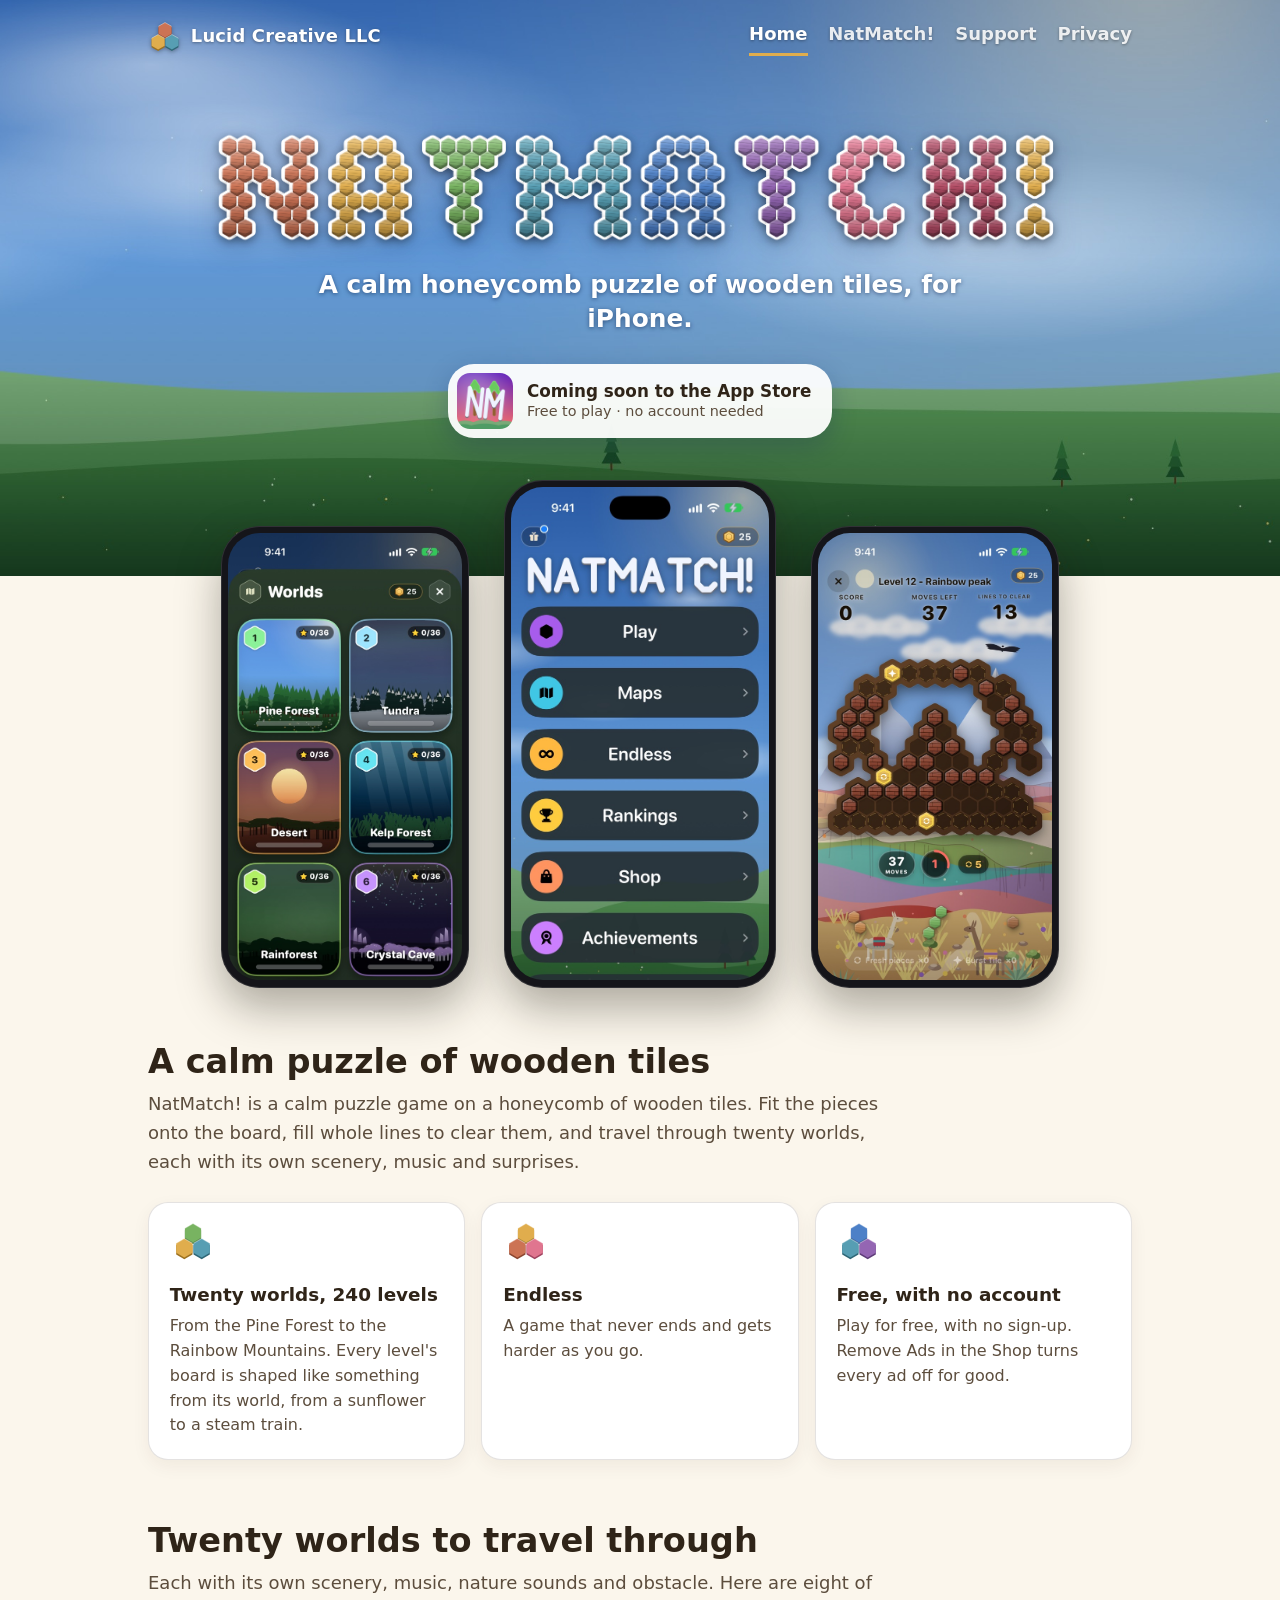
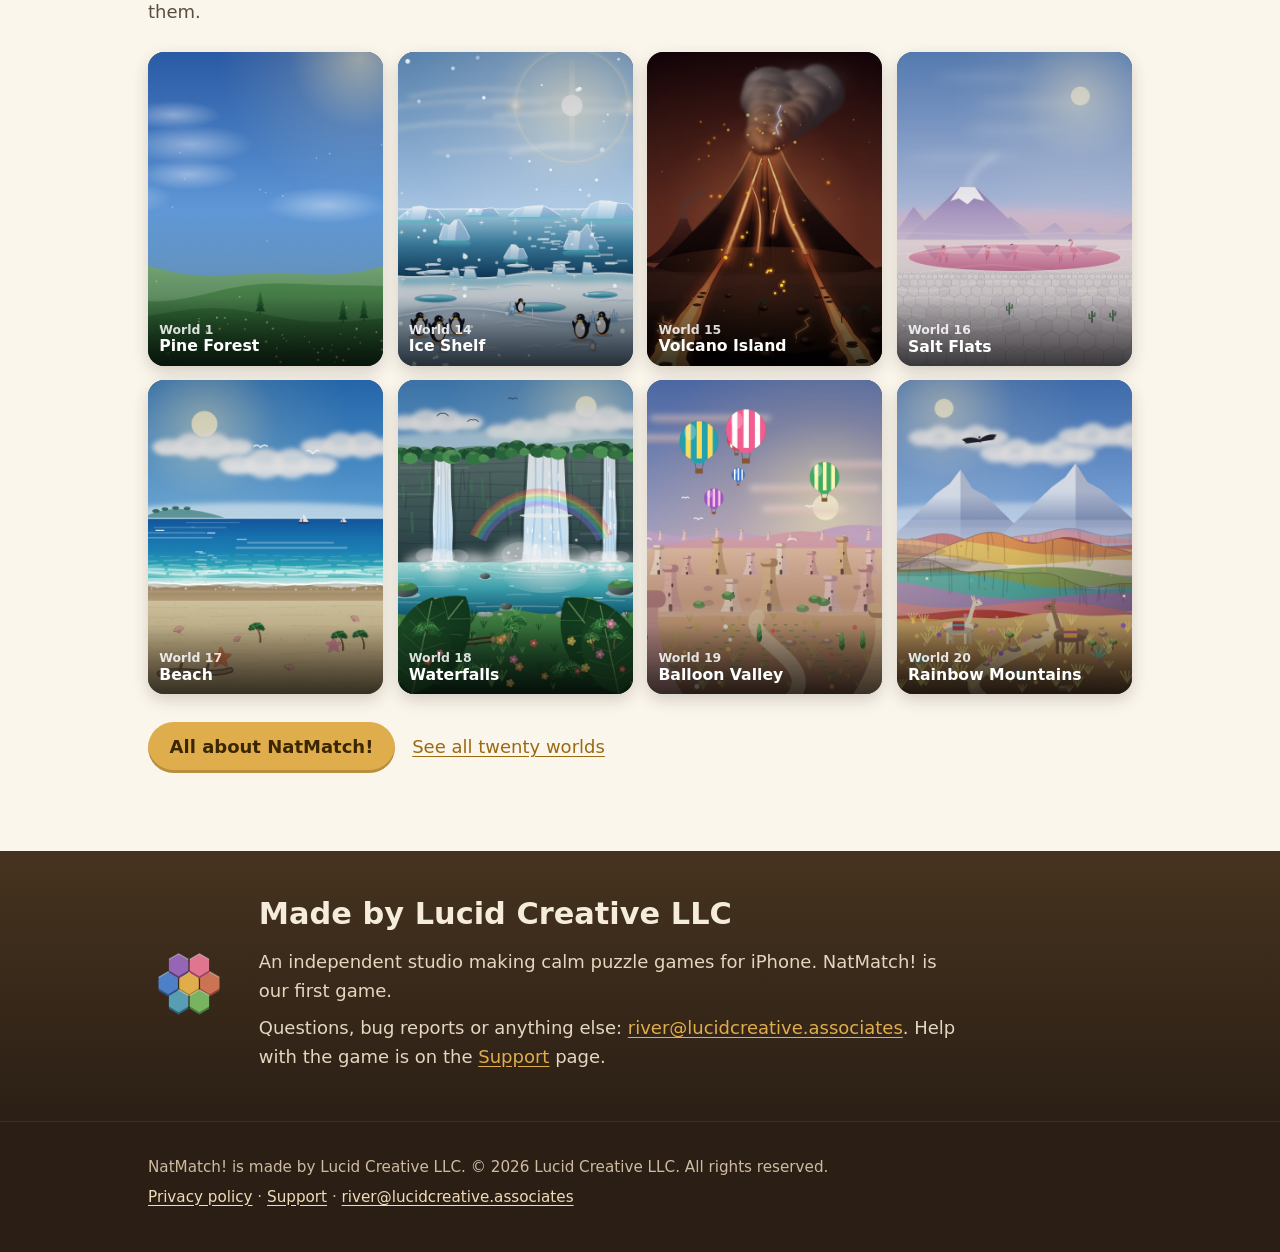
==== commit e83b7e99: "Home page: World 1 and Worlds 14 to 20, so no world looks skipped The six worlds there before (1, 14" ====
--- a/index.html
+++ b/index.html
@@ -57,13 +57,15 @@
 
   <section class="block wrap">
     <h2>Twenty worlds to travel through</h2>
-    <p class="intro">Each with its own scenery, music, nature sounds and obstacle. Here are six of them.</p>
-    <ul class="worlds six">
+    <p class="intro">Each with its own scenery, music, nature sounds and obstacle. Here are eight of them.</p>
+    <ul class="worlds eight">
       <li><img src="img/world-forest.jpg" width="540" height="720" alt="The Pine Forest, as the game paints it" loading="lazy"><span><small>World 1</small>Pine Forest</span></li>
       <li><img src="img/world-ice.jpg" width="540" height="720" alt="The Ice Shelf, as the game paints it" loading="lazy"><span><small>World 14</small>Ice Shelf</span></li>
       <li><img src="img/world-volcano.jpg" width="540" height="720" alt="The Volcano Island, as the game paints it" loading="lazy"><span><small>World 15</small>Volcano Island</span></li>
+      <li><img src="img/world-salt.jpg" width="540" height="720" alt="The Salt Flats, as the game paints it" loading="lazy"><span><small>World 16</small>Salt Flats</span></li>
       <li><img src="img/world-beach.jpg" width="540" height="720" alt="The Beach, as the game paints it" loading="lazy"><span><small>World 17</small>Beach</span></li>
       <li><img src="img/world-waterfalls.jpg" width="540" height="720" alt="The Waterfalls, as the game paints it" loading="lazy"><span><small>World 18</small>Waterfalls</span></li>
+      <li><img src="img/world-balloons.jpg" width="540" height="720" alt="The Balloon Valley, as the game paints it" loading="lazy"><span><small>World 19</small>Balloon Valley</span></li>
       <li><img src="img/world-rainbow.jpg" width="540" height="720" alt="The Rainbow Mountains, as the game paints it" loading="lazy"><span><small>World 20</small>Rainbow Mountains</span></li>
     </ul>
     <p><a class="button" href="match.html">All about NatMatch!</a> &nbsp; <a href="match.html#worlds">See all twenty worlds</a></p>
--- a/site.css
+++ b/site.css
@@ -93,7 +93,7 @@
 /* Sections */
 section.block { padding-top: 3.4rem; padding-bottom: .4rem; }
 section.block h2 { margin: 0 0 .5rem; font-size: clamp(1.6rem, 4vw, 2.1rem); line-height: 1.2; }
-section.block .intro { margin: 0 0 1.6rem; max-width: 42rem; color: var(--muted); }
+section.block .intro { margin: 0 0 1.6rem; max-width: 46rem; color: var(--muted); }
 .kicker { display: flex; gap: 6px; margin-bottom: .8rem; }
 .kicker svg { width: 22px; height: 25px; }
 
@@ -111,7 +111,8 @@
 .worlds img { display: block; width: 100%; height: 100%; object-fit: cover; }
 .worlds span { position: absolute; left: 0; right: 0; bottom: 0; padding: 1.6rem .7rem .6rem; color: #fff; font-weight: 800; font-size: .98rem; line-height: 1.2; background: linear-gradient(180deg, transparent, rgba(0, 0, 0, .62)); }
 .worlds span small { display: block; font-size: .78rem; font-weight: 700; opacity: .85; }
-.worlds.six { grid-template-columns: repeat(6, 1fr); }
+/* The home page shows World 1 and Worlds 14 to 20 (River, 28 Nov 2026: the six there before skipped World 19): four across, two rows */
+.worlds.eight { grid-template-columns: repeat(4, 1fr); }
 
 /* Feature cards, each with a little cluster of wooden tiles */
 .cards { display: grid; grid-template-columns: repeat(auto-fit, minmax(17rem, 1fr)); gap: 1rem; }
@@ -152,7 +153,6 @@
 
 @media (max-width: 900px) {
   .worlds { grid-template-columns: repeat(4, 1fr); }
-  .worlds.six { grid-template-columns: repeat(3, 1fr); }
 }
 
 @media (max-width: 640px) {
@@ -164,5 +164,5 @@
   .phone { border-radius: 1.5rem; padding: .28rem; }
   .phone img { border-radius: 1.25rem; }
   .phones figcaption { font-size: .78rem; }
-  .worlds, .worlds.six { grid-template-columns: repeat(2, 1fr); gap: .7rem; }
+  .worlds, .worlds.eight { grid-template-columns: repeat(2, 1fr); gap: .7rem; }
 }
